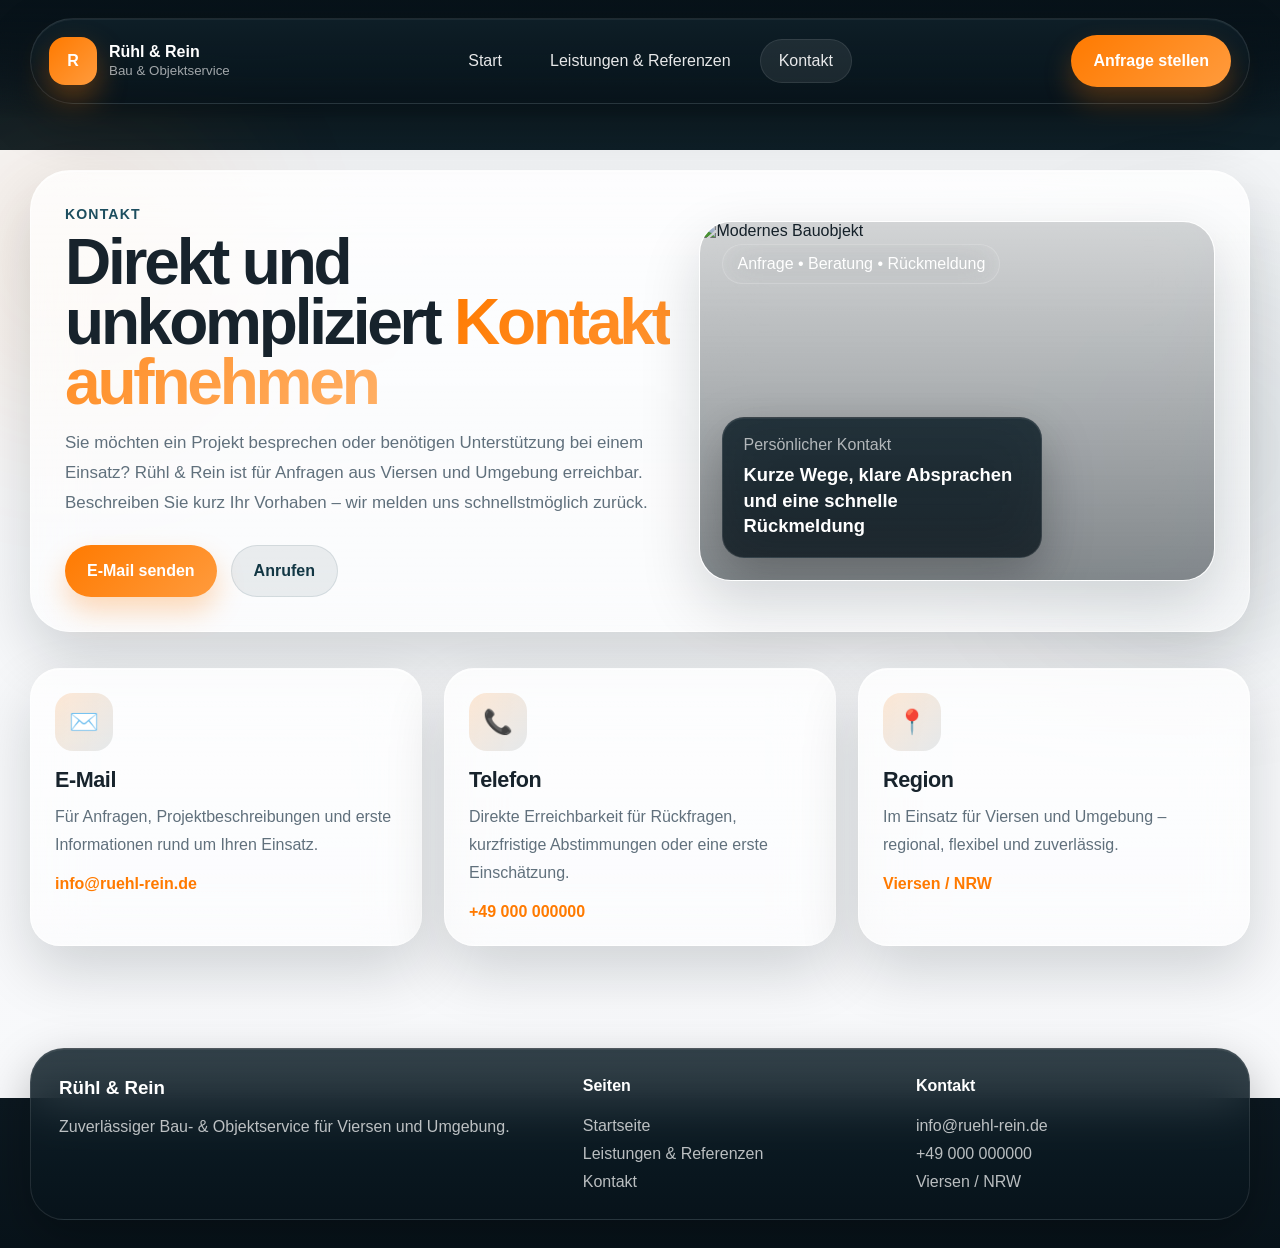
==== kontakt.html @ a5742839 "first commit" ====
<!doctype html>
<html lang="de">
<head>
  <meta charset="utf-8">
  <meta name="viewport" content="width=device-width, initial-scale=1">
  <title>Kontakt – Rühl & Rein</title>
  <meta name="description" content="Kontaktseite von Rühl & Rein für Anfragen aus Viersen und Umgebung.">
  <link rel="stylesheet" href="assets/css/style.css">
</head>
<body>
  <div class="bg-orb orb-1"></div>
  <div class="bg-orb orb-2"></div>
  
    <header class="site-header">
      <div class="container nav-shell glass dark-glass">
        <a href="index.html" class="brand" aria-label="Rühl & Rein Startseite">
          <span class="brand-mark">R</span>
          <span class="brand-copy">
            <strong>Rühl & Rein</strong>
            <small>Bau & Objektservice</small>
          </span>
        </a>

        <nav class="main-nav" aria-label="Hauptnavigation">
          <a href="index.html" class="">Start</a>
          <a href="leistungen-referenzen.html" class="">Leistungen & Referenzen</a>
          <a href="kontakt.html" class="active">Kontakt</a>
        </nav>

        <a href="kontakt.html" class="btn btn-primary">Anfrage stellen</a>
      </div>
    </header>
    
  <main>
    
<section class="hero container">
  <div class="hero-grid compact glass light-glass">
    <div class="hero-copy">
      <span class="eyebrow">Kontakt</span>
      <h1>Direkt und unkompliziert <span>Kontakt aufnehmen</span></h1>
      <p>
        Sie möchten ein Projekt besprechen oder benötigen Unterstützung bei einem Einsatz?
        Rühl & Rein ist für Anfragen aus Viersen und Umgebung erreichbar. Beschreiben Sie kurz
        Ihr Vorhaben – wir melden uns schnellstmöglich zurück.
      </p>
      <div class="hero-actions">
        <a href="mailto:info@ruehl-rein.de" class="btn btn-primary">E-Mail senden</a>
        <a href="tel:+49000000000" class="btn btn-ghost">Anrufen</a>
      </div>
    </div>
    <div class="hero-image small glass soft-glass">
      <img src="https://images.unsplash.com/photo-1520607162513-77705c0f0d4a?auto=format&fit=crop&w=1400&q=80" alt="Modernes Bauobjekt">
      <div class="hero-overlay">
        <div class="overlay-chip">Anfrage • Beratung • Rückmeldung</div>
        <div class="overlay-card glass dark-glass">
          <span>Persönlicher Kontakt</span>
          <strong>Kurze Wege, klare Absprachen und eine schnelle Rückmeldung</strong>
        </div>
      </div>
    </div>
  </div>
</section>

<section class="section container">
  <div class="contact-grid">
    <article class="contact-card glass light-glass">
      <div class="card-icon">✉️</div>
      <h3>E-Mail</h3>
      <p>Für Anfragen, Projektbeschreibungen und erste Informationen rund um Ihren Einsatz.</p>
      <a href="mailto:info@ruehl-rein.de">info@ruehl-rein.de</a>
    </article>

    <article class="contact-card glass light-glass">
      <div class="card-icon">📞</div>
      <h3>Telefon</h3>
      <p>Direkte Erreichbarkeit für Rückfragen, kurzfristige Abstimmungen oder eine erste Einschätzung.</p>
      <a href="tel:+49000000000">+49 000 000000</a>
    </article>

    <article class="contact-card glass light-glass">
      <div class="card-icon">📍</div>
      <h3>Region</h3>
      <p>Im Einsatz für Viersen und Umgebung – regional, flexibel und zuverlässig.</p>
      <a href="#">Viersen / NRW</a>
    </article>
  </div>
</section>

  </main>
  
    <footer class="site-footer">
      <div class="container footer-shell glass dark-glass">
        <div class="footer-box">
          <h3>Rühl & Rein</h3>
          <p>Zuverlässiger Bau- & Objektservice für Viersen und Umgebung.</p>
        </div>

        <div class="footer-box">
          <h4>Seiten</h4>
          <ul>
            <li><a href="index.html">Startseite</a></li>
            <li><a href="leistungen-referenzen.html">Leistungen & Referenzen</a></li>
            <li><a href="kontakt.html">Kontakt</a></li>
          </ul>
        </div>

        <div class="footer-box">
          <h4>Kontakt</h4>
          <ul>
            <li>info@ruehl-rein.de</li>
            <li>+49 000 000000</li>
            <li>Viersen / NRW</li>
          </ul>
        </div>
      </div>
    </footer>
    
</body>
</html>
---- assets/css/style.css ----
:root{
  --dark:#08131a;
  --dark-2:#10212a;
  --petrol:#123744;
  --petrol-2:#1d4e5f;
  --orange:#ff7a00;
  --orange-2:#ff9b3d;
  --white:#ffffff;
  --text:#17232c;
  --muted:#60707c;
  --line:rgba(255,255,255,.55);
  --line-dark:rgba(255,255,255,.1);
  --shadow:0 25px 60px rgba(7,18,24,.16);
  --radius-xl:36px;
  --radius-lg:28px;
  --radius-md:22px;
  --container:1220px;
}

*{box-sizing:border-box}
html{scroll-behavior:smooth}
body{
  margin:0;
  font-family:-apple-system,BlinkMacSystemFont,"SF Pro Display","Segoe UI",Roboto,Arial,sans-serif;
  color:var(--text);
  background:
    linear-gradient(180deg, #08131a 0%, #0f2028 12%, #f4f6f8 12%, #f8f9fb 88%, #0c1820 88%, #08131a 100%);
  min-height:100vh;
  overflow-x:hidden;
}
img{max-width:100%;display:block}
a{text-decoration:none;color:inherit}

.container{
  width:min(calc(100% - 32px), var(--container));
  margin-inline:auto;
}

.bg-orb{
  position:fixed;
  border-radius:50%;
  filter:blur(90px);
  pointer-events:none;
  z-index:0;
  opacity:.42;
}
.orb-1{
  width:340px;height:340px;left:-100px;top:90px;
  background:rgba(255,122,0,.18);
}
.orb-2{
  width:380px;height:380px;right:-120px;top:260px;
  background:rgba(18,55,68,.22);
}

.site-header{
  position:sticky;
  top:0;
  z-index:40;
  padding:18px 0 14px;
  background:linear-gradient(180deg, rgba(8,19,26,.95), rgba(8,19,26,.55), transparent);
  backdrop-filter:blur(12px);
}
.nav-shell{
  position:relative;
  z-index:3;
  display:flex;
  align-items:center;
  justify-content:space-between;
  gap:18px;
  padding:16px 18px;
  border-radius:999px;
}
.brand{
  display:flex;
  align-items:center;
  gap:12px;
  color:#fff;
}
.brand-mark{
  width:48px;height:48px;border-radius:16px;
  display:grid;place-items:center;
  background:linear-gradient(135deg, var(--orange), var(--orange-2));
  font-weight:800;
  box-shadow:0 14px 30px rgba(255,122,0,.35);
}
.brand-copy{
  display:flex;
  flex-direction:column;
  line-height:1.05;
}
.brand-copy small{
  color:rgba(255,255,255,.62);
  margin-top:4px;
}
.main-nav{
  display:flex;
  align-items:center;
  gap:10px;
  flex:1;
  justify-content:center;
}
.main-nav a{
  color:rgba(255,255,255,.9);
  padding:12px 18px;
  border-radius:999px;
  border:1px solid transparent;
  transition:.2s ease;
}
.main-nav a:hover,
.main-nav a.active{
  background:rgba(255,255,255,.08);
  border-color:rgba(255,255,255,.09);
}
.btn{
  display:inline-flex;
  align-items:center;
  justify-content:center;
  min-height:52px;
  padding:0 22px;
  border-radius:999px;
  font-weight:700;
  transition:transform .2s ease, box-shadow .2s ease, background .2s ease;
}
.btn:hover{transform:translateY(-1px)}
.btn-primary{
  color:#fff;
  background:linear-gradient(135deg, var(--orange), var(--orange-2));
  box-shadow:0 14px 28px rgba(255,122,0,.28);
}
.btn-ghost{
  color:var(--petrol);
  background:rgba(18,55,68,.08);
  border:1px solid rgba(18,55,68,.1);
}

main{
  position:relative;
  z-index:1;
  padding:34px 0 84px;
}

.hero{
  padding-top:18px;
}
.hero-grid{
  display:grid;
  grid-template-columns:1.05fr .95fr;
  gap:28px;
  border-radius:40px;
  padding:34px;
}
.hero-grid.compact{
  grid-template-columns:1fr .85fr;
  min-height:420px;
  align-items:center;
}
.eyebrow{
  display:inline-block;
  margin-bottom:10px;
  text-transform:uppercase;
  letter-spacing:.08em;
  font-size:.88rem;
  font-weight:700;
  color:var(--petrol-2);
}
.hero h1{
  margin:0 0 16px;
  font-size:clamp(2.6rem, 5vw, 5.2rem);
  line-height:.94;
  letter-spacing:-.05em;
}
.hero h1 span{
  background:linear-gradient(135deg, var(--orange), #ffb066);
  -webkit-background-clip:text;
  background-clip:text;
  color:transparent;
}
.hero p{
  margin:0;
  color:var(--muted);
  line-height:1.75;
  font-size:1.06rem;
  max-width:650px;
}
.hero-actions{
  display:flex;
  flex-wrap:wrap;
  gap:14px;
  margin-top:28px;
}
.hero-facts{
  display:grid;
  grid-template-columns:repeat(3, minmax(0,1fr));
  gap:14px;
  margin-top:26px;
}
.fact-card{
  padding:18px;
  border-radius:22px;
}
.fact-card strong{
  display:block;
  margin-bottom:6px;
  font-size:1rem;
}
.fact-card span{
  color:var(--muted);
  font-size:.95rem;
}
.hero-image{
  position:relative;
  overflow:hidden;
  border-radius:32px;
  min-height:520px;
  width:100%;
}
.hero-image.small{
  min-height:360px;
}
.hero-image img{
  width:100%;
  height:100%;
  object-fit:cover;
}
.hero-overlay{
  position:absolute;
  inset:0;
  display:flex;
  flex-direction:column;
  justify-content:space-between;
  padding:22px;
  background:linear-gradient(180deg, rgba(8,19,26,.18), rgba(8,19,26,.5));
}
.overlay-chip{
  align-self:flex-start;
  color:#fff;
  background:rgba(255,255,255,.16);
  border:1px solid rgba(255,255,255,.18);
  backdrop-filter:blur(18px);
  padding:10px 14px;
  border-radius:999px;
}
.overlay-card{
  align-self:flex-start;
  padding:18px 20px;
  border-radius:22px;
  color:#fff;
  max-width:320px;
}
.overlay-card span{
  display:block;
  color:rgba(255,255,255,.66);
  margin-bottom:8px;
}
.overlay-card strong{
  font-size:1.15rem;
  line-height:1.4;
}

.section{
  position:relative;
  z-index:1;
  padding-top:36px;
}
.section-head{
  margin-bottom:18px;
}
.section-head.center{
  text-align:center;
}
.section-head h2{
  margin:0 0 8px;
  font-size:clamp(1.9rem,3vw,3.1rem);
  letter-spacing:-.03em;
}
.section-head p{
  margin:0;
  color:var(--muted);
  line-height:1.7;
}

.grid-2{
  display:grid;
  grid-template-columns:1fr 1fr;
  gap:22px;
}
.service-grid,
.project-grid,
.contact-grid,
.stats-grid{
  display:grid;
  grid-template-columns:repeat(3, minmax(0,1fr));
  gap:22px;
}
.service-card,
.project-card,
.contact-card,
.stat-card,
.cta-box,
.text-panel{
  position:relative;
  overflow:hidden;
}
.service-card,
.contact-card,
.stat-card,
.text-panel{
  padding:24px;
  border-radius:30px;
}
.card-icon{
  width:58px;
  height:58px;
  display:grid;
  place-items:center;
  border-radius:18px;
  margin-bottom:16px;
  font-size:1.5rem;
  background:linear-gradient(135deg, rgba(255,122,0,.16), rgba(18,55,68,.1));
}
.service-card h3,
.project-content h3,
.contact-card h3,
.text-panel h3{
  margin:0 0 10px;
  font-size:1.35rem;
  letter-spacing:-.02em;
}
.service-card p,
.project-content p,
.contact-card p,
.text-panel p{
  margin:0 0 16px;
  color:var(--muted);
  line-height:1.75;
}
.service-card a,
.contact-card a{
  color:var(--orange);
  font-weight:700;
}

.project-card{
  border-radius:30px;
}
.project-image{
  height:240px;
  overflow:hidden;
}
.project-image.tall{
  height:280px;
}
.project-image img{
  width:100%;
  height:100%;
  object-fit:cover;
}
.project-content{
  padding:22px;
}

.stat-card{
  text-align:center;
}
.stat-number{
  font-size:2.4rem;
  font-weight:800;
  letter-spacing:-.04em;
  margin-bottom:8px;
}
.stat-label{
  color:var(--muted);
  line-height:1.6;
}

.cta-box{
  display:flex;
  align-items:center;
  justify-content:space-between;
  gap:20px;
  padding:30px;
  border-radius:34px;
}
.cta-box h2{
  margin:0 0 8px;
  font-size:clamp(1.7rem,3vw,2.8rem);
  letter-spacing:-.03em;
}
.cta-box p{
  margin:0;
  color:var(--muted);
  line-height:1.7;
}

.contact-list{
  list-style:none;
  margin:0;
  padding:0;
  display:grid;
  gap:14px;
}
.contact-list li{
  color:var(--muted);
  line-height:1.7;
}
.contact-list strong{
  display:block;
  color:var(--text);
  margin-bottom:4px;
}

.site-footer{
  position:relative;
  z-index:1;
  padding:18px 0 28px;
}
.footer-shell{
  display:grid;
  grid-template-columns:1.3fr .8fr .8fr;
  gap:28px;
  padding:28px;
  border-radius:34px;
  color:#fff;
}
.footer-shell h3,
.footer-shell h4{
  margin-top:0;
}
.footer-shell p,
.footer-shell li,
.footer-shell a{
  color:rgba(255,255,255,.72);
}
.footer-shell ul{
  list-style:none;
  margin:0;
  padding:0;
  display:grid;
  gap:10px;
}

.glass{
  backdrop-filter:blur(26px) saturate(135%);
  -webkit-backdrop-filter:blur(26px) saturate(135%);
}
.light-glass{
  background:linear-gradient(180deg, rgba(255,255,255,.78), rgba(255,255,255,.54));
  border:1px solid var(--line);
  box-shadow:var(--shadow), inset 0 1px 0 rgba(255,255,255,.72);
}
.soft-glass{
  background:linear-gradient(180deg, rgba(255,255,255,.5), rgba(255,255,255,.3));
  border:1px solid rgba(255,255,255,.34);
  box-shadow:var(--shadow), inset 0 1px 0 rgba(255,255,255,.55);
}
.dark-glass{
  background:linear-gradient(180deg, rgba(16,33,42,.86), rgba(8,19,26,.78));
  border:1px solid var(--line-dark);
  box-shadow:0 18px 50px rgba(0,0,0,.28), inset 0 1px 0 rgba(255,255,255,.06);
}

@media (max-width: 1040px){
  .nav-shell{
    border-radius:30px;
    flex-wrap:wrap;
    justify-content:center;
  }
  .brand{width:100%; justify-content:center;}
  .main-nav{order:3; width:100%; flex-wrap:wrap;}
  .hero-grid,
  .hero-grid.compact,
  .grid-2,
  .service-grid,
  .project-grid,
  .contact-grid,
  .stats-grid,
  .footer-shell,
  .cta-box{
    grid-template-columns:1fr;
  }
  .cta-box{align-items:flex-start;}
}
@media (max-width: 720px){
  body{
    background:linear-gradient(180deg, #08131a 0%, #0f2028 9%, #f4f6f8 9%, #f8f9fb 90%, #0c1820 90%, #08131a 100%);
  }
  main{padding-bottom:56px;}
  .hero-grid{
    padding:20px;
    border-radius:28px;
  }
  .hero-facts{
    grid-template-columns:1fr;
  }
  .hero-image{min-height:360px;}
  .service-card,
  .contact-card,
  .stat-card,
  .text-panel,
  .project-content,
  .cta-box,
  .footer-shell{
    padding:20px;
  }
}
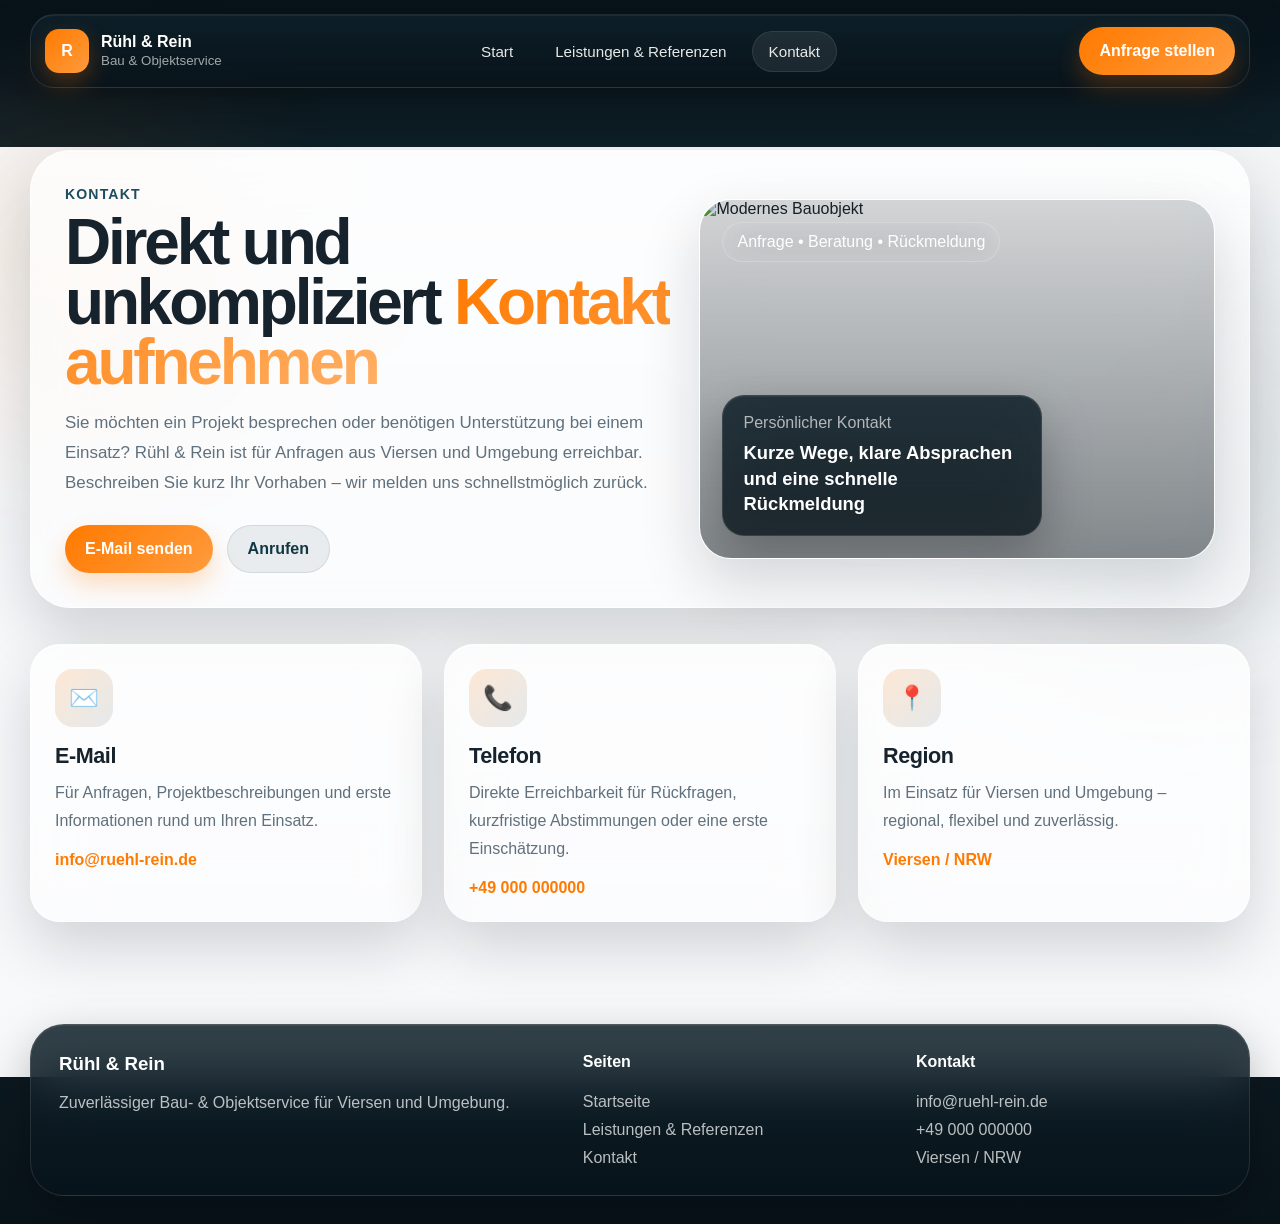
==== commit 3e5999ad: "add website files" ====
--- a/kontakt.html
+++ b/kontakt.html
@@ -23,11 +23,16 @@
 
         <nav class="main-nav" aria-label="Hauptnavigation">
           <a href="index.html" class="">Start</a>
-          <a href="leistungen-referenzen.html" class="">Leistungen & Referenzen</a>
+          <a href="leistungen-referenzen.html" class="">Leistungen &amp; Referenzen</a>
           <a href="kontakt.html" class="active">Kontakt</a>
         </nav>
 
-        <a href="kontakt.html" class="btn btn-primary">Anfrage stellen</a>
+        <div class="nav-actions">
+          <a href="kontakt.html" class="btn btn-primary">Anfrage stellen</a>
+          <button class="nav-toggle" type="button" aria-label="Menü öffnen" aria-expanded="false">
+            <span class="nav-toggle-lines"></span>
+          </button>
+        </div>
       </div>
     </header>
     
@@ -115,5 +120,6 @@
       </div>
     </footer>
     
+    <script src="assets/js/nav.js"></script>
 </body>
 </html>
--- a/assets/css/style.css
+++ b/assets/css/style.css
@@ -58,67 +58,115 @@
   position:sticky;
   top:0;
   z-index:40;
-  padding:18px 0 14px;
-  background:linear-gradient(180deg, rgba(8,19,26,.95), rgba(8,19,26,.55), transparent);
-  backdrop-filter:blur(12px);
+  padding:14px 0 10px;
+  background:linear-gradient(180deg, rgba(8,19,26,.88), rgba(8,19,26,.36), transparent);
+  backdrop-filter:blur(8px);
+  -webkit-backdrop-filter:blur(8px);
 }
 .nav-shell{
   position:relative;
   z-index:3;
-  display:flex;
-  align-items:center;
-  justify-content:space-between;
-  gap:18px;
-  padding:16px 18px;
-  border-radius:999px;
+  display:grid;
+  grid-template-columns:auto 1fr auto;
+  align-items:center;
+  gap:16px;
+  padding:12px 14px;
+  border-radius:24px;
 }
 .brand{
   display:flex;
   align-items:center;
   gap:12px;
   color:#fff;
+  min-width:0;
 }
 .brand-mark{
-  width:48px;height:48px;border-radius:16px;
+  width:44px;height:44px;border-radius:14px;
   display:grid;place-items:center;
   background:linear-gradient(135deg, var(--orange), var(--orange-2));
   font-weight:800;
-  box-shadow:0 14px 30px rgba(255,122,0,.35);
+  box-shadow:0 10px 24px rgba(255,122,0,.28);
+  flex:0 0 auto;
 }
 .brand-copy{
   display:flex;
   flex-direction:column;
-  line-height:1.05;
+  line-height:1.02;
+  min-width:0;
+}
+.brand-copy strong{
+  font-size:1rem;
+  white-space:nowrap;
 }
 .brand-copy small{
   color:rgba(255,255,255,.62);
   margin-top:4px;
+  white-space:nowrap;
 }
 .main-nav{
   display:flex;
   align-items:center;
-  gap:10px;
-  flex:1;
   justify-content:center;
+  gap:8px;
+  min-width:0;
 }
 .main-nav a{
   color:rgba(255,255,255,.9);
-  padding:12px 18px;
+  padding:11px 16px;
   border-radius:999px;
   border:1px solid transparent;
   transition:.2s ease;
+  font-size:.95rem;
+  white-space:nowrap;
 }
 .main-nav a:hover,
 .main-nav a.active{
   background:rgba(255,255,255,.08);
   border-color:rgba(255,255,255,.09);
 }
+.nav-actions{
+  display:flex;
+  align-items:center;
+  justify-content:flex-end;
+  gap:10px;
+}
+.nav-toggle{
+  display:none;
+  width:44px;
+  height:44px;
+  border:1px solid rgba(255,255,255,.1);
+  border-radius:14px;
+  background:rgba(255,255,255,.06);
+  color:#fff;
+  padding:0;
+  align-items:center;
+  justify-content:center;
+  cursor:pointer;
+}
+.nav-toggle:focus-visible{
+  outline:2px solid rgba(255,155,61,.75);
+  outline-offset:2px;
+}
+.nav-toggle-lines,
+.nav-toggle-lines::before,
+.nav-toggle-lines::after{
+  display:block;
+  width:18px;
+  height:2px;
+  border-radius:999px;
+  background:#fff;
+  position:relative;
+  transition:transform .25s ease, opacity .2s ease;
+  content:"";
+}
+.nav-toggle-lines::before{position:absolute; top:-6px; left:0;}
+.nav-toggle-lines::after{position:absolute; top:6px; left:0;}
 .btn{
   display:inline-flex;
   align-items:center;
   justify-content:center;
-  min-height:52px;
-  padding:0 22px;
+  min-height:48px;
+  padding:0 20px;
   border-radius:999px;
   font-weight:700;
   transition:transform .2s ease, box-shadow .2s ease, background .2s ease;
@@ -127,7 +175,7 @@
 .btn-primary{
   color:#fff;
   background:linear-gradient(135deg, var(--orange), var(--orange-2));
-  box-shadow:0 14px 28px rgba(255,122,0,.28);
+  box-shadow:0 12px 24px rgba(255,122,0,.24);
 }
 .btn-ghost{
   color:var(--petrol);
@@ -462,13 +510,6 @@
 }
 
 @media (max-width: 1040px){
-  .nav-shell{
-    border-radius:30px;
-    flex-wrap:wrap;
-    justify-content:center;
-  }
-  .brand{width:100%; justify-content:center;}
-  .main-nav{order:3; width:100%; flex-wrap:wrap;}
   .hero-grid,
   .hero-grid.compact,
   .grid-2,
@@ -481,6 +522,52 @@
     grid-template-columns:1fr;
   }
   .cta-box{align-items:flex-start;}
+  .main-nav a{padding-inline:13px;}
+}
+@media (max-width: 860px){
+  .site-header{padding:12px 0 8px;}
+  .nav-shell{
+    grid-template-columns:1fr auto;
+    gap:12px;
+    border-radius:22px;
+  }
+  .main-nav{
+    position:absolute;
+    top:calc(100% + 10px);
+    left:0;
+    right:0;
+    display:grid;
+    gap:10px;
+    padding:12px;
+    border-radius:22px;
+    background:linear-gradient(180deg, rgba(16,33,42,.96), rgba(8,19,26,.92));
+    border:1px solid rgba(255,255,255,.08);
+    box-shadow:0 18px 50px rgba(0,0,0,.28);
+    backdrop-filter:blur(10px);
+    -webkit-backdrop-filter:blur(10px);
+    opacity:0;
+    visibility:hidden;
+    transform:translateY(-8px);
+    pointer-events:none;
+    transition:opacity .22s ease, transform .22s ease, visibility .22s ease;
+  }
+  .main-nav a{
+    width:100%;
+    text-align:left;
+    padding:14px 16px;
+    border-radius:16px;
+  }
+  .nav-shell.nav-open .main-nav{
+    opacity:1;
+    visibility:visible;
+    transform:translateY(0);
+    pointer-events:auto;
+  }
+  .nav-shell.nav-open .nav-toggle-lines{background:transparent;}
+  .nav-shell.nav-open .nav-toggle-lines::before{transform:translateY(6px) rotate(45deg);}
+  .nav-shell.nav-open .nav-toggle-lines::after{transform:translateY(-6px) rotate(-45deg);}
+  .nav-actions .btn-primary{display:none;}
+  .nav-toggle{display:inline-flex;}
 }
 @media (max-width: 720px){
   body{
@@ -491,6 +578,10 @@
     padding:20px;
     border-radius:28px;
   }
+  .nav-shell{padding:10px 10px;}
+  .brand-mark{width:40px;height:40px;border-radius:12px;}
+  .brand-copy strong{font-size:.96rem;}
+  .brand-copy small{font-size:.78rem;}
   .hero-facts{
     grid-template-columns:1fr;
   }
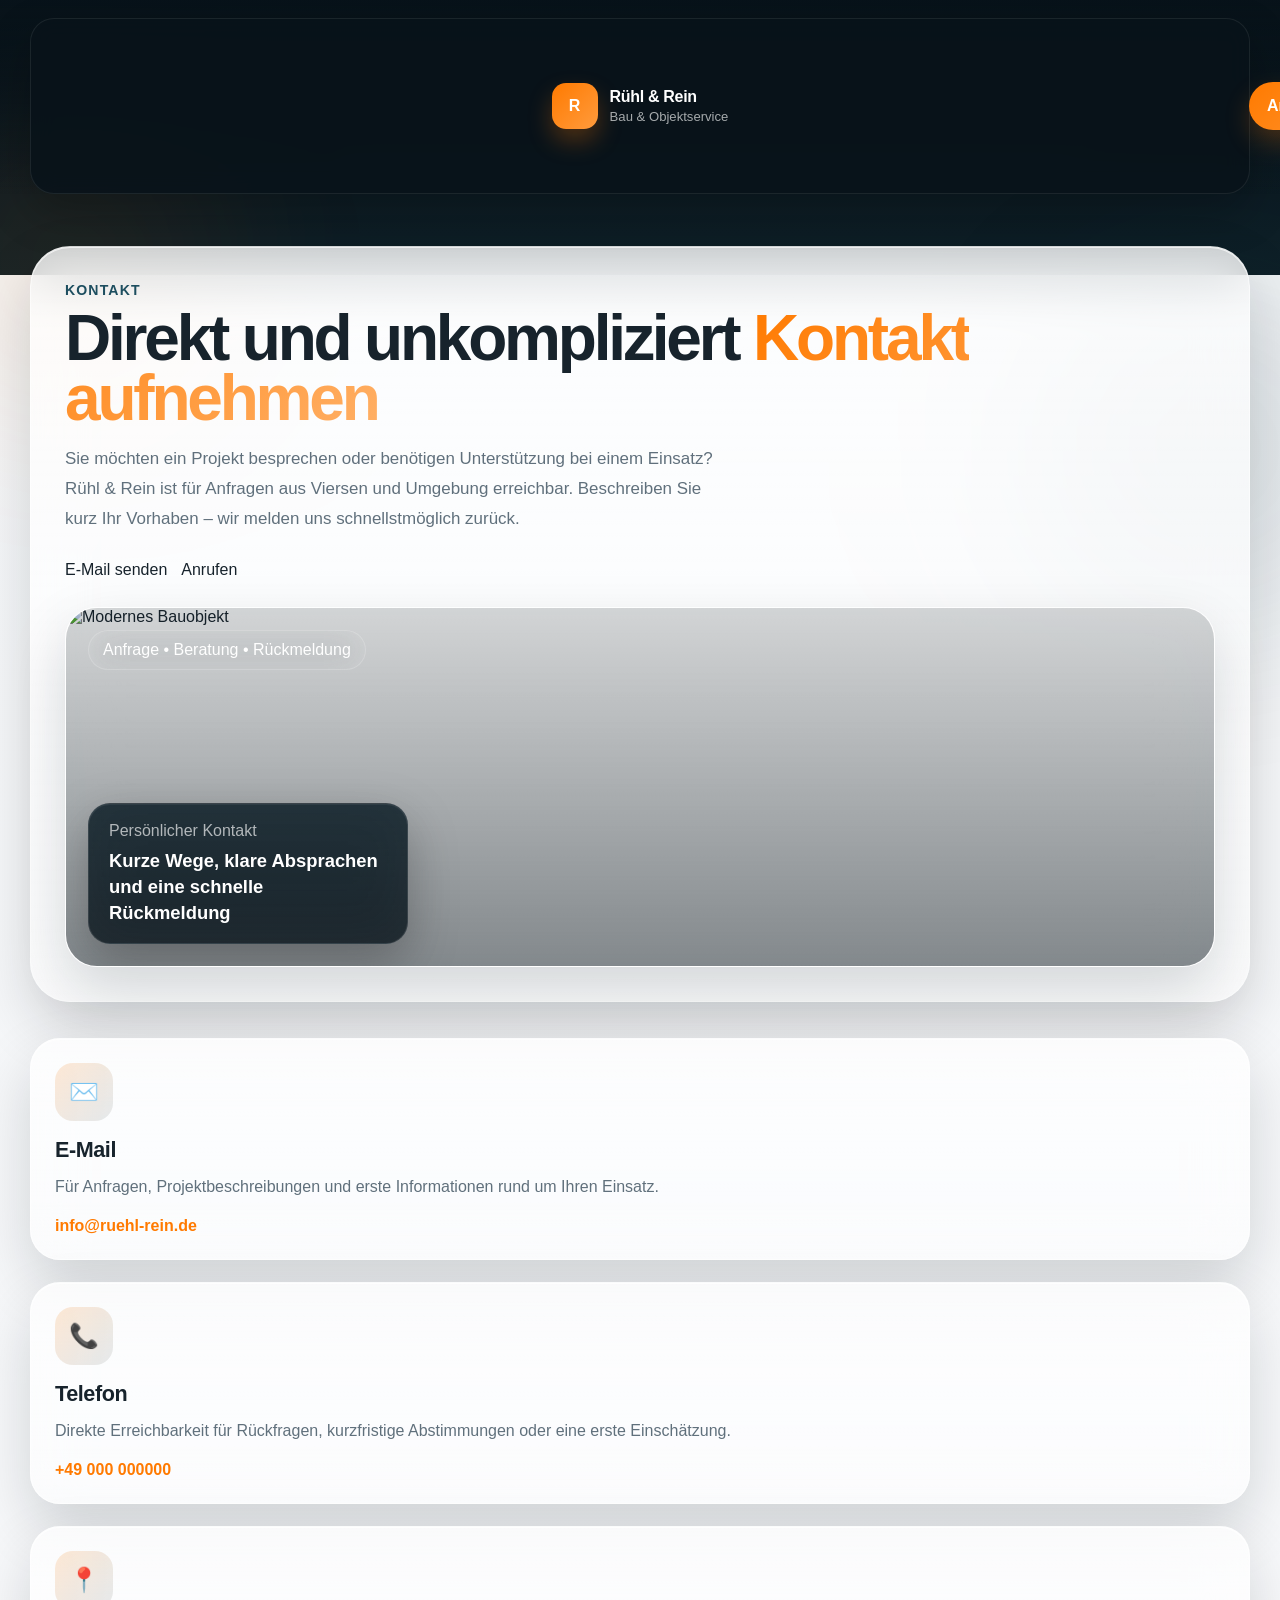
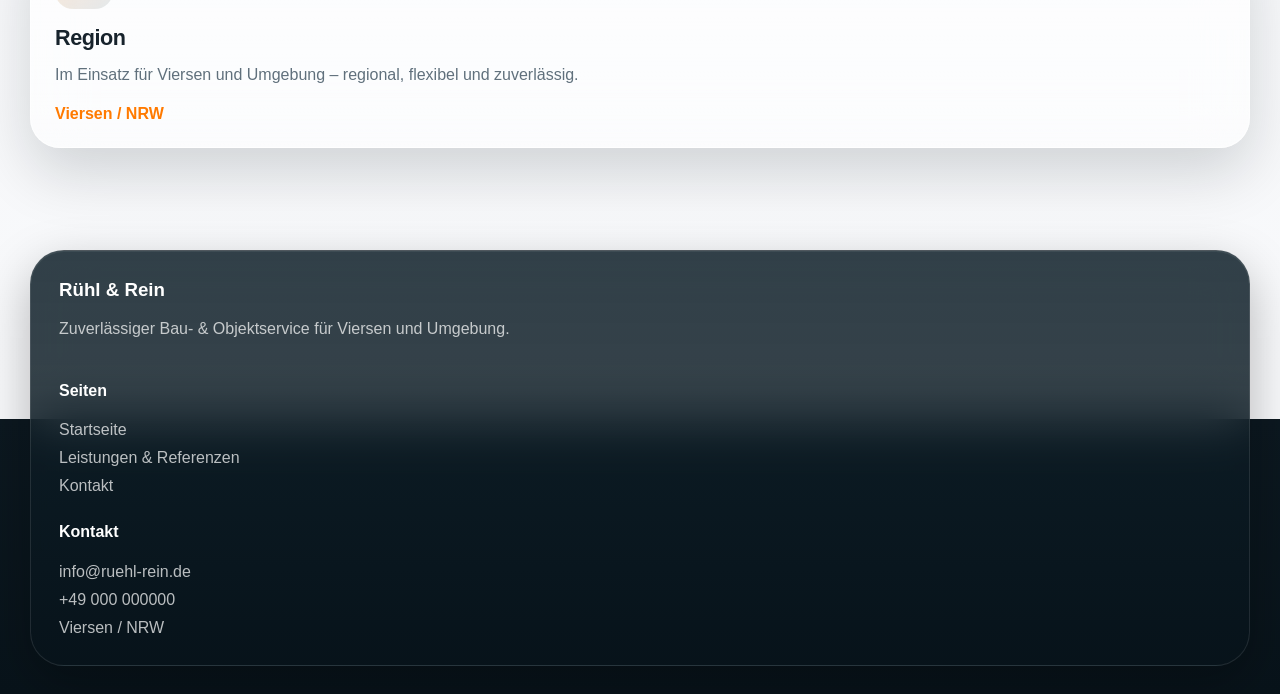
==== commit 606dc8ec: "add website files" ====
--- a/kontakt.html
+++ b/kontakt.html
@@ -11,30 +11,35 @@
   <div class="bg-orb orb-1"></div>
   <div class="bg-orb orb-2"></div>
   
-    <header class="site-header">
-      <div class="container nav-shell glass dark-glass">
-        <a href="index.html" class="brand" aria-label="Rühl & Rein Startseite">
-          <span class="brand-mark">R</span>
-          <span class="brand-copy">
-            <strong>Rühl & Rein</strong>
-            <small>Bau & Objektservice</small>
-          </span>
-        </a>
+    
+<header class="site-header">
+  <div class="container header-bar">
+    <a href="index.html" class="brand" aria-label="Rühl & Rein Startseite">
+      <span class="brand-mark">R</span>
+      <span class="brand-copy">
+        <strong>Rühl & Rein</strong>
+        <small>Bau & Objektservice</small>
+      </span>
+    </a>
 
-        <nav class="main-nav" aria-label="Hauptnavigation">
-          <a href="index.html" class="">Start</a>
-          <a href="leistungen-referenzen.html" class="">Leistungen &amp; Referenzen</a>
-          <a href="kontakt.html" class="active">Kontakt</a>
-        </nav>
+    <button class="nav-toggle" type="button" aria-expanded="false" aria-controls="site-nav" aria-label="Menü öffnen">
+      <span></span>
+      <span></span>
+      <span></span>
+    </button>
 
-        <div class="nav-actions">
-          <a href="kontakt.html" class="btn btn-primary">Anfrage stellen</a>
-          <button class="nav-toggle" type="button" aria-label="Menü öffnen" aria-expanded="false">
-            <span class="nav-toggle-lines"></span>
-          </button>
-        </div>
-      </div>
-    </header>
+    <div class="nav-panel" id="site-nav">
+      <nav class="main-nav" aria-label="Hauptnavigation">
+        <a href="index.html">Start</a>
+        <a href="leistungen-referenzen.html">Leistungen & Referenzen</a>
+        <a href="kontakt.html" class="active">Kontakt</a>
+      </nav>
+
+      <a href="kontakt.html" class="header-cta">Anfrage stellen</a>
+    </div>
+  </div>
+</header>
+
     
   <main>
     
@@ -93,33 +98,35 @@
 
   </main>
   
-    <footer class="site-footer">
-      <div class="container footer-shell glass dark-glass">
-        <div class="footer-box">
-          <h3>Rühl & Rein</h3>
-          <p>Zuverlässiger Bau- & Objektservice für Viersen und Umgebung.</p>
-        </div>
+    
+<footer class="site-footer">
+  <div class="container footer-shell glass dark-glass">
+    <div class="footer-box">
+      <h3>Rühl & Rein</h3>
+      <p>Zuverlässiger Bau- & Objektservice für Viersen und Umgebung.</p>
+    </div>
 
-        <div class="footer-box">
-          <h4>Seiten</h4>
-          <ul>
-            <li><a href="index.html">Startseite</a></li>
-            <li><a href="leistungen-referenzen.html">Leistungen & Referenzen</a></li>
-            <li><a href="kontakt.html">Kontakt</a></li>
-          </ul>
-        </div>
+    <div class="footer-box">
+      <h4>Seiten</h4>
+      <ul>
+        <li><a href="index.html">Startseite</a></li>
+        <li><a href="leistungen-referenzen.html">Leistungen & Referenzen</a></li>
+        <li><a href="kontakt.html">Kontakt</a></li>
+      </ul>
+    </div>
 
-        <div class="footer-box">
-          <h4>Kontakt</h4>
-          <ul>
-            <li>info@ruehl-rein.de</li>
-            <li>+49 000 000000</li>
-            <li>Viersen / NRW</li>
-          </ul>
-        </div>
-      </div>
-    </footer>
+    <div class="footer-box">
+      <h4>Kontakt</h4>
+      <ul>
+        <li>info@ruehl-rein.de</li>
+        <li>+49 000 000000</li>
+        <li>Viersen / NRW</li>
+      </ul>
+    </div>
+  </div>
+</footer>
+
     
-    <script src="assets/js/nav.js"></script>
+  <script src="assets/js/nav.js"></script>
 </body>
 </html>
--- a/assets/css/style.css
+++ b/assets/css/style.css
@@ -54,136 +54,148 @@
   background:rgba(18,55,68,.22);
 }
 
+
 .site-header{
   position:sticky;
   top:0;
-  z-index:40;
-  padding:14px 0 10px;
-  background:linear-gradient(180deg, rgba(8,19,26,.88), rgba(8,19,26,.36), transparent);
-  backdrop-filter:blur(8px);
-  -webkit-backdrop-filter:blur(8px);
-}
-.nav-shell{
-  position:relative;
-  z-index:3;
-  display:grid;
-  grid-template-columns:auto 1fr auto;
+  z-index:60;
+  padding:18px 0 0;
+  background:linear-gradient(180deg, rgba(8,19,26,.92), rgba(8,19,26,.54), transparent);
+}
+
+.header-bar{
+  display:flex;
   align-items:center;
-  gap:16px;
-  padding:12px 14px;
+  justify-content:space-between;
+  gap:18px;
+  min-height:82px;
+  padding:14px 18px;
   border-radius:24px;
-}
+  background:rgba(8,19,26,.88);
+  border:1px solid rgba(255,255,255,.08);
+  box-shadow:0 18px 46px rgba(0,0,0,.24);
+  backdrop-filter:blur(12px);
+  -webkit-backdrop-filter:blur(12px);
+}
+
 .brand{
   display:flex;
   align-items:center;
   gap:12px;
   color:#fff;
+  flex:0 0 auto;
   min-width:0;
 }
 .brand-mark{
-  width:44px;height:44px;border-radius:14px;
-  display:grid;place-items:center;
+  width:46px;
+  height:46px;
+  border-radius:14px;
+  display:grid;
+  place-items:center;
   background:linear-gradient(135deg, var(--orange), var(--orange-2));
+  box-shadow:0 12px 24px rgba(255,122,0,.28);
+  color:#fff;
   font-weight:800;
-  box-shadow:0 10px 24px rgba(255,122,0,.28);
-  flex:0 0 auto;
+  font-size:1rem;
 }
 .brand-copy{
   display:flex;
   flex-direction:column;
-  line-height:1.02;
-  min-width:0;
+  line-height:1.05;
 }
 .brand-copy strong{
   font-size:1rem;
-  white-space:nowrap;
+  letter-spacing:-.02em;
 }
 .brand-copy small{
-  color:rgba(255,255,255,.62);
+  color:rgba(255,255,255,.64);
   margin-top:4px;
-  white-space:nowrap;
-}
+  font-size:.82rem;
+}
+
+.nav-panel{
+  display:flex;
+  align-items:center;
+  justify-content:flex-end;
+  gap:14px;
+  flex:1 1 auto;
+}
+
 .main-nav{
   display:flex;
   align-items:center;
-  justify-content:center;
-  gap:8px;
-  min-width:0;
-}
+  gap:6px;
+  padding:6px;
+  border-radius:999px;
+  background:rgba(255,255,255,.05);
+  border:1px solid rgba(255,255,255,.06);
+}
+
 .main-nav a{
-  color:rgba(255,255,255,.9);
+  color:rgba(255,255,255,.86);
+  font-size:.96rem;
+  font-weight:600;
   padding:11px 16px;
   border-radius:999px;
-  border:1px solid transparent;
-  transition:.2s ease;
-  font-size:.95rem;
+  transition:background .2s ease, color .2s ease, transform .2s ease;
   white-space:nowrap;
 }
-.main-nav a:hover,
+.main-nav a:hover{
+  color:#fff;
+  background:rgba(255,255,255,.08);
+}
 .main-nav a.active{
-  background:rgba(255,255,255,.08);
-  border-color:rgba(255,255,255,.09);
-}
-.nav-actions{
-  display:flex;
-  align-items:center;
-  justify-content:flex-end;
-  gap:10px;
-}
-.nav-toggle{
-  display:none;
-  width:44px;
-  height:44px;
-  border:1px solid rgba(255,255,255,.1);
-  border-radius:14px;
-  background:rgba(255,255,255,.06);
-  color:#fff;
-  padding:0;
-  align-items:center;
-  justify-content:center;
-  cursor:pointer;
-}
-.nav-toggle:focus-visible{
-  outline:2px solid rgba(255,155,61,.75);
-  outline-offset:2px;
-}
-.nav-toggle-lines,
-.nav-toggle-lines::before,
-.nav-toggle-lines::after{
-  display:block;
-  width:18px;
-  height:2px;
-  border-radius:999px;
-  background:#fff;
-  position:relative;
-  transition:transform .25s ease, opacity .2s ease;
-  content:"";
-}
-.nav-toggle-lines::before{position:absolute; top:-6px; left:0;}
-.nav-toggle-lines::after{position:absolute; top:6px; left:0;}
-.btn{
+  color:#fff;
+  background:rgba(255,255,255,.12);
+}
+
+.header-cta{
   display:inline-flex;
   align-items:center;
   justify-content:center;
   min-height:48px;
-  padding:0 20px;
+  padding:0 18px;
   border-radius:999px;
+  background:linear-gradient(135deg, var(--orange), var(--orange-2));
+  color:#fff;
   font-weight:700;
-  transition:transform .2s ease, box-shadow .2s ease, background .2s ease;
-}
-.btn:hover{transform:translateY(-1px)}
-.btn-primary{
-  color:#fff;
-  background:linear-gradient(135deg, var(--orange), var(--orange-2));
-  box-shadow:0 12px 24px rgba(255,122,0,.24);
-}
-.btn-ghost{
-  color:var(--petrol);
-  background:rgba(18,55,68,.08);
-  border:1px solid rgba(18,55,68,.1);
+  white-space:nowrap;
+  box-shadow:0 12px 26px rgba(255,122,0,.24);
+}
+
+.nav-toggle{
+  display:none;
+  width:48px;
+  height:48px;
+  border:none;
+  border-radius:14px;
+  background:rgba(255,255,255,.06);
+  border:1px solid rgba(255,255,255,.08);
+  padding:0;
+  cursor:pointer;
+  flex:0 0 auto;
+}
+.nav-toggle span{
+  display:block;
+  width:18px;
+  height:2px;
+  margin:4px auto;
+  border-radius:999px;
+  background:#fff;
+  transition:transform .22s ease, opacity .22s ease;
+}
+.nav-open .nav-toggle span:nth-child(1){
+  transform:translateY(6px) rotate(45deg);
+}
+.nav-open .nav-toggle span:nth-child(2){
+  opacity:0;
+}
+.nav-open .nav-toggle span:nth-child(3){
+  transform:translateY(-6px) rotate(-45deg);
 }
 
 main{
+
   position:relative;
   z-index:1;
   padding:34px 0 84px;
@@ -509,7 +521,9 @@
   box-shadow:0 18px 50px rgba(0,0,0,.28), inset 0 1px 0 rgba(255,255,255,.06);
 }
 
-@media (max-width: 1040px){
+
+  .brand{width:100%; justify-content:center;}
+  .main-nav{order:3; width:100%; flex-wrap:wrap;}
   .hero-grid,
   .hero-grid.compact,
   .grid-2,
@@ -522,53 +536,71 @@
     grid-template-columns:1fr;
   }
   .cta-box{align-items:flex-start;}
-  .main-nav a{padding-inline:13px;}
-}
+}
+@media (max-width: 1040px){
+  .main-nav a{
+    padding:10px 14px;
+  }
+  .header-cta{
+    padding:0 16px;
+  }
+}
+
 @media (max-width: 860px){
-  .site-header{padding:12px 0 8px;}
-  .nav-shell{
-    grid-template-columns:1fr auto;
-    gap:12px;
-    border-radius:22px;
-  }
-  .main-nav{
+  .site-header{
+    padding-top:14px;
+  }
+  .header-bar{
+    min-height:74px;
+    border-radius:20px;
+    padding:12px 14px;
+  }
+  .brand-copy small{
+    display:none;
+  }
+  .nav-toggle{
+    display:inline-block;
+  }
+  .nav-panel{
     position:absolute;
     top:calc(100% + 10px);
     left:0;
     right:0;
-    display:grid;
-    gap:10px;
-    padding:12px;
+    display:none;
+    flex-direction:column;
+    align-items:stretch;
+    gap:12px;
+    padding:14px;
     border-radius:22px;
-    background:linear-gradient(180deg, rgba(16,33,42,.96), rgba(8,19,26,.92));
+    background:rgba(8,19,26,.96);
     border:1px solid rgba(255,255,255,.08);
-    box-shadow:0 18px 50px rgba(0,0,0,.28);
-    backdrop-filter:blur(10px);
-    -webkit-backdrop-filter:blur(10px);
-    opacity:0;
-    visibility:hidden;
-    transform:translateY(-8px);
-    pointer-events:none;
-    transition:opacity .22s ease, transform .22s ease, visibility .22s ease;
+    box-shadow:0 18px 46px rgba(0,0,0,.28);
+  }
+  .nav-open .nav-panel{
+    display:flex;
+  }
+  .main-nav{
+    flex-direction:column;
+    align-items:stretch;
+    gap:6px;
+    padding:4px;
+    background:transparent;
+    border:none;
   }
   .main-nav a{
-    width:100%;
-    text-align:left;
     padding:14px 16px;
     border-radius:16px;
-  }
-  .nav-shell.nav-open .main-nav{
-    opacity:1;
-    visibility:visible;
-    transform:translateY(0);
-    pointer-events:auto;
-  }
-  .nav-shell.nav-open .nav-toggle-lines{background:transparent;}
-  .nav-shell.nav-open .nav-toggle-lines::before{transform:translateY(6px) rotate(45deg);}
-  .nav-shell.nav-open .nav-toggle-lines::after{transform:translateY(-6px) rotate(-45deg);}
-  .nav-actions .btn-primary{display:none;}
-  .nav-toggle{display:inline-flex;}
-}
+    background:rgba(255,255,255,.04);
+  }
+  .main-nav a.active{
+    background:rgba(255,255,255,.1);
+  }
+  .header-cta{
+    width:100%;
+    min-height:50px;
+  }
+}
+
 @media (max-width: 720px){
   body{
     background:linear-gradient(180deg, #08131a 0%, #0f2028 9%, #f4f6f8 9%, #f8f9fb 90%, #0c1820 90%, #08131a 100%);
@@ -578,10 +610,6 @@
     padding:20px;
     border-radius:28px;
   }
-  .nav-shell{padding:10px 10px;}
-  .brand-mark{width:40px;height:40px;border-radius:12px;}
-  .brand-copy strong{font-size:.96rem;}
-  .brand-copy small{font-size:.78rem;}
   .hero-facts{
     grid-template-columns:1fr;
   }
@@ -595,4 +623,4 @@
   .footer-shell{
     padding:20px;
   }
-}
+}
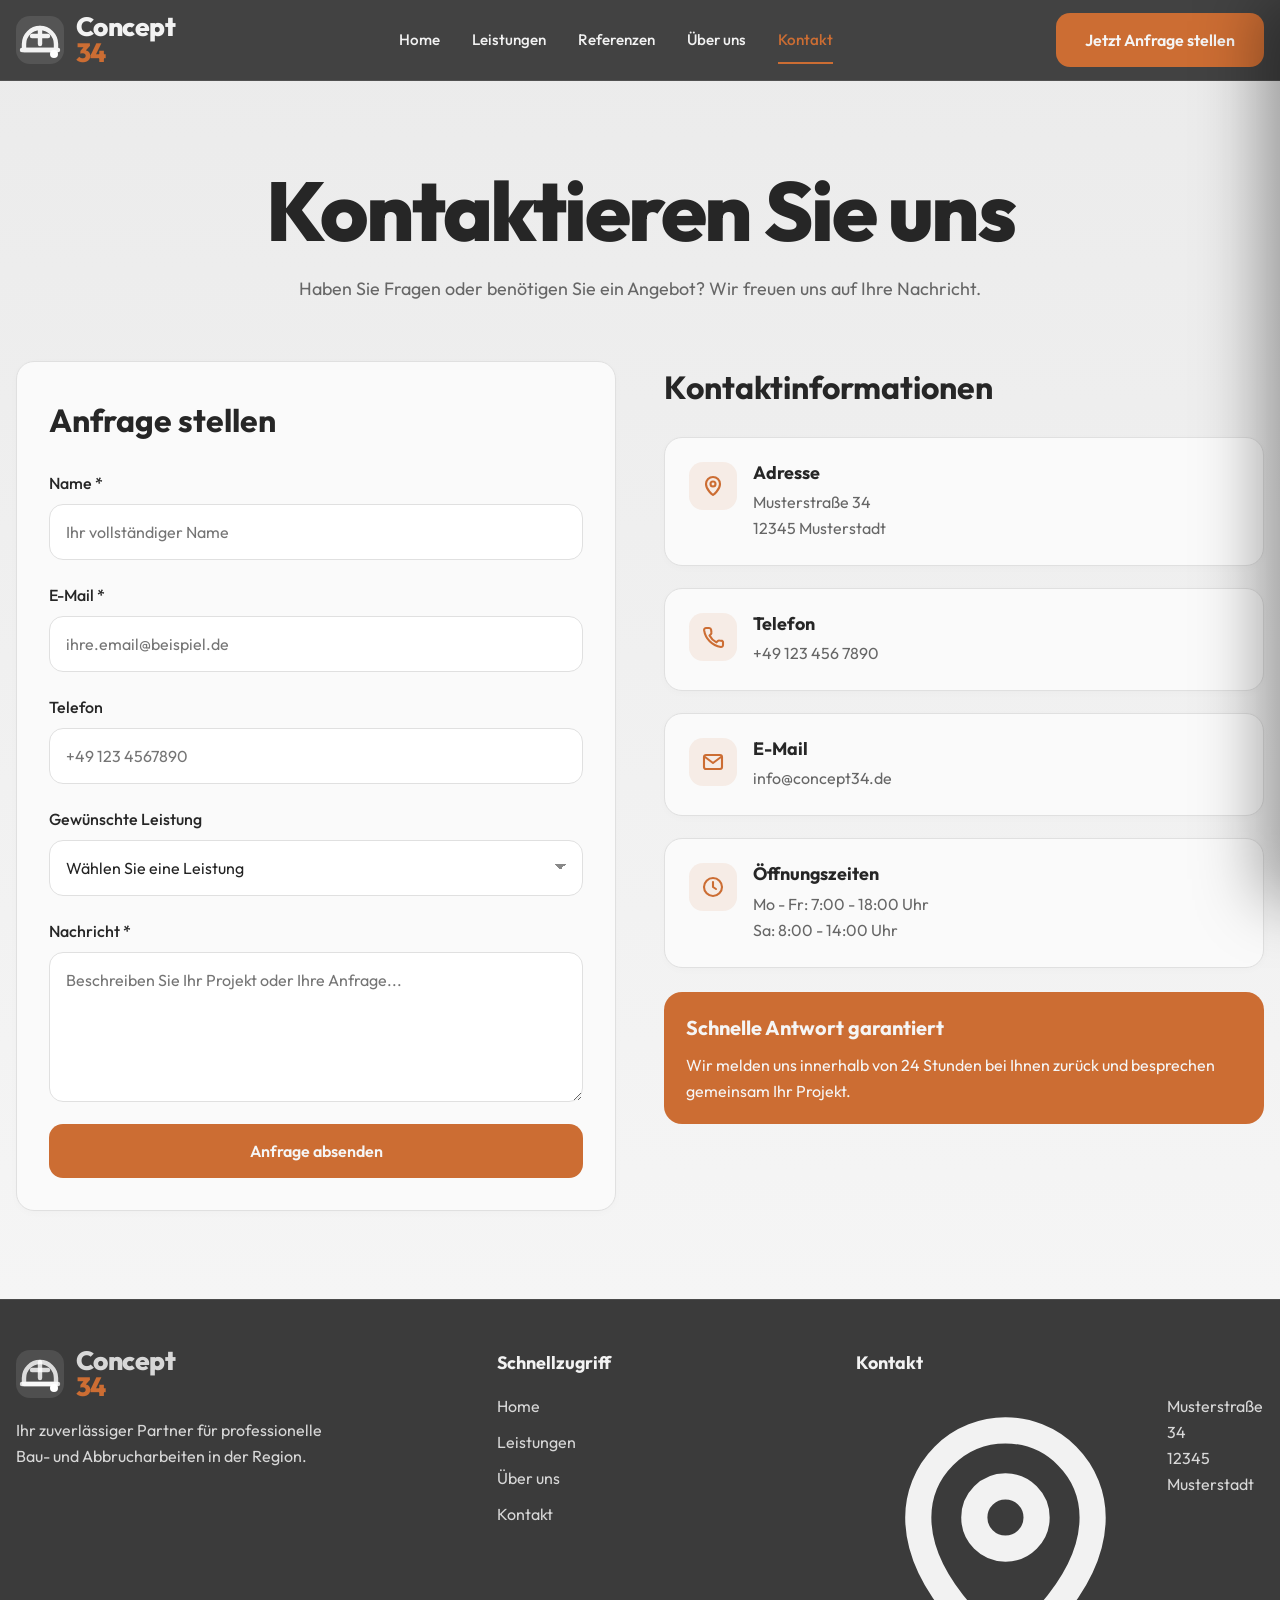
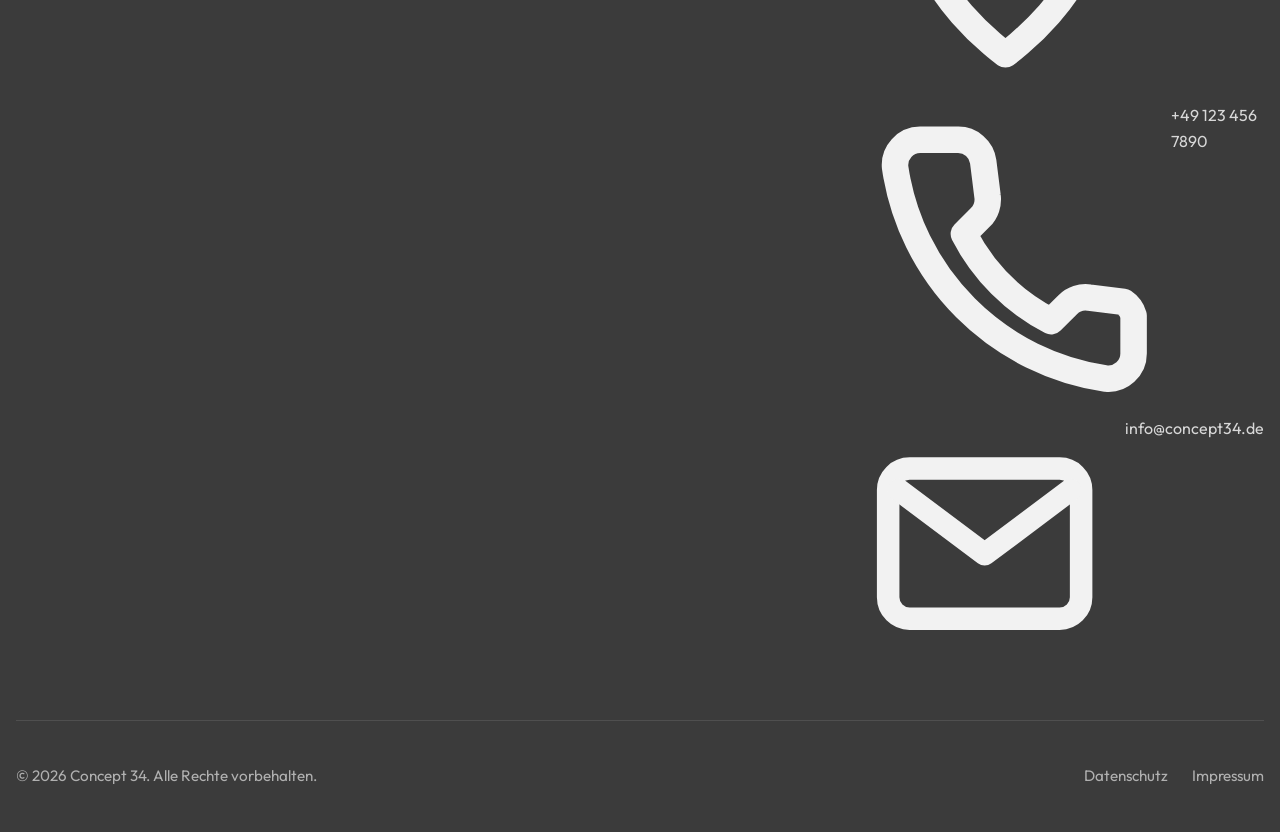
==== commit c3d9644e: "add website files" ====
--- a/kontakt.html
+++ b/kontakt.html
@@ -1,132 +1,3 @@
-<!doctype html>
-<html lang="de">
-<head>
-  <meta charset="utf-8">
-  <meta name="viewport" content="width=device-width, initial-scale=1">
-  <title>Kontakt – Rühl & Rein</title>
-  <meta name="description" content="Kontaktseite von Rühl & Rein für Anfragen aus Viersen und Umgebung.">
-  <link rel="stylesheet" href="assets/css/style.css">
-</head>
-<body>
-  <div class="bg-orb orb-1"></div>
-  <div class="bg-orb orb-2"></div>
-  
-    
-<header class="site-header">
-  <div class="container header-bar">
-    <a href="index.html" class="brand" aria-label="Rühl & Rein Startseite">
-      <span class="brand-mark">R</span>
-      <span class="brand-copy">
-        <strong>Rühl & Rein</strong>
-        <small>Bau & Objektservice</small>
-      </span>
-    </a>
-
-    <button class="nav-toggle" type="button" aria-expanded="false" aria-controls="site-nav" aria-label="Menü öffnen">
-      <span></span>
-      <span></span>
-      <span></span>
-    </button>
-
-    <div class="nav-panel" id="site-nav">
-      <nav class="main-nav" aria-label="Hauptnavigation">
-        <a href="index.html">Start</a>
-        <a href="leistungen-referenzen.html">Leistungen & Referenzen</a>
-        <a href="kontakt.html" class="active">Kontakt</a>
-      </nav>
-
-      <a href="kontakt.html" class="header-cta">Anfrage stellen</a>
-    </div>
-  </div>
-</header>
-
-    
-  <main>
-    
-<section class="hero container">
-  <div class="hero-grid compact glass light-glass">
-    <div class="hero-copy">
-      <span class="eyebrow">Kontakt</span>
-      <h1>Direkt und unkompliziert <span>Kontakt aufnehmen</span></h1>
-      <p>
-        Sie möchten ein Projekt besprechen oder benötigen Unterstützung bei einem Einsatz?
-        Rühl & Rein ist für Anfragen aus Viersen und Umgebung erreichbar. Beschreiben Sie kurz
-        Ihr Vorhaben – wir melden uns schnellstmöglich zurück.
-      </p>
-      <div class="hero-actions">
-        <a href="mailto:info@ruehl-rein.de" class="btn btn-primary">E-Mail senden</a>
-        <a href="tel:+49000000000" class="btn btn-ghost">Anrufen</a>
-      </div>
-    </div>
-    <div class="hero-image small glass soft-glass">
-      <img src="https://images.unsplash.com/photo-1520607162513-77705c0f0d4a?auto=format&fit=crop&w=1400&q=80" alt="Modernes Bauobjekt">
-      <div class="hero-overlay">
-        <div class="overlay-chip">Anfrage • Beratung • Rückmeldung</div>
-        <div class="overlay-card glass dark-glass">
-          <span>Persönlicher Kontakt</span>
-          <strong>Kurze Wege, klare Absprachen und eine schnelle Rückmeldung</strong>
-        </div>
-      </div>
-    </div>
-  </div>
-</section>
-
-<section class="section container">
-  <div class="contact-grid">
-    <article class="contact-card glass light-glass">
-      <div class="card-icon">✉️</div>
-      <h3>E-Mail</h3>
-      <p>Für Anfragen, Projektbeschreibungen und erste Informationen rund um Ihren Einsatz.</p>
-      <a href="mailto:info@ruehl-rein.de">info@ruehl-rein.de</a>
-    </article>
-
-    <article class="contact-card glass light-glass">
-      <div class="card-icon">📞</div>
-      <h3>Telefon</h3>
-      <p>Direkte Erreichbarkeit für Rückfragen, kurzfristige Abstimmungen oder eine erste Einschätzung.</p>
-      <a href="tel:+49000000000">+49 000 000000</a>
-    </article>
-
-    <article class="contact-card glass light-glass">
-      <div class="card-icon">📍</div>
-      <h3>Region</h3>
-      <p>Im Einsatz für Viersen und Umgebung – regional, flexibel und zuverlässig.</p>
-      <a href="#">Viersen / NRW</a>
-    </article>
-  </div>
-</section>
-
-  </main>
-  
-    
-<footer class="site-footer">
-  <div class="container footer-shell glass dark-glass">
-    <div class="footer-box">
-      <h3>Rühl & Rein</h3>
-      <p>Zuverlässiger Bau- & Objektservice für Viersen und Umgebung.</p>
-    </div>
-
-    <div class="footer-box">
-      <h4>Seiten</h4>
-      <ul>
-        <li><a href="index.html">Startseite</a></li>
-        <li><a href="leistungen-referenzen.html">Leistungen & Referenzen</a></li>
-        <li><a href="kontakt.html">Kontakt</a></li>
-      </ul>
-    </div>
-
-    <div class="footer-box">
-      <h4>Kontakt</h4>
-      <ul>
-        <li>info@ruehl-rein.de</li>
-        <li>+49 000 000000</li>
-        <li>Viersen / NRW</li>
-      </ul>
-    </div>
-  </div>
-</footer>
-
-    
-  <script src="assets/js/nav.js"></script>
-</body>
-</html>+<!doctype html><html lang="de"><head><meta charset="UTF-8"><meta name="viewport" content="width=device-width, initial-scale=1.0"><title>Kontakt – Concept 34</title><meta name="description" content="Kontaktieren Sie Concept 34 für Ihre Bauvorhaben. Nutzen Sie unser Kontaktformular für eine unverbindliche Anfrage."><link rel="stylesheet" href="styles.css"></head><body><header class="site-header"><div class="container header-inner"><a class="logo" href="index.html" aria-label="Concept 34 Startseite"><span class="logo-mark"><svg viewBox="0 0 24 24" fill="none" stroke="currentColor" stroke-width="2.2" stroke-linecap="round" stroke-linejoin="round"><path d="M4 14a8 8 0 0 1 16 0v3H4z"/><path d="M12 6v8"/><path d="M8 10h8"/><path d="M3 17h18"/></svg></span><span class="logo-text"><span>Concept</span><span class="accent">34</span></span></a><nav class="nav" aria-label="Hauptnavigation"><a data-nav href="index.html">Home</a><a data-nav href="leistungen.html">Leistungen</a><a data-nav href="referenzen.html">Referenzen</a><a data-nav href="ueber-uns.html">Über uns</a><a data-nav href="kontakt.html">Kontakt</a></nav><div class="header-cta"><a class="btn btn-accent" href="kontakt.html">Jetzt Anfrage stellen</a></div><button class="mobile-toggle" type="button" aria-label="Menü öffnen" data-menu-open><svg viewBox="0 0 24 24" fill="none" stroke="currentColor" stroke-width="2.2" stroke-linecap="round"><path d="M4 7h16M4 12h16M4 17h16"/></svg></button></div></header><div class="backdrop" data-backdrop></div><aside class="mobile-menu" data-mobile-menu aria-label="Mobiles Menü"><button class="close" type="button" aria-label="Menü schließen" data-menu-close><svg viewBox="0 0 24 24" fill="none" stroke="currentColor" stroke-width="2.2" stroke-linecap="round"><path d="M6 6l12 12M18 6 6 18"/></svg></button><a class="logo" href="index.html" aria-label="Concept 34 Startseite"><span class="logo-mark"><svg viewBox="0 0 24 24" fill="none" stroke="currentColor" stroke-width="2.2" stroke-linecap="round" stroke-linejoin="round"><path d="M4 14a8 8 0 0 1 16 0v3H4z"/><path d="M12 6v8"/><path d="M8 10h8"/><path d="M3 17h18"/></svg></span><span class="logo-text"><span>Concept</span><span class="accent">34</span></span></a><nav><a data-nav href="index.html">Home</a><a data-nav href="leistungen.html">Leistungen</a><a data-nav href="referenzen.html">Referenzen</a><a data-nav href="ueber-uns.html">Über uns</a><a data-nav href="kontakt.html">Kontakt</a></nav><p style="margin:22px 0 0;color:rgba(255,255,255,.72)">Baudienstleistungen, Abbrucharbeiten und Außenanlagen in starkem anthrazit-orangen Look – jetzt als reine HTML/CSS/JS-Version.</p><a class="btn btn-accent" style="width:100%;margin-top:22px" href="kontakt.html">Jetzt Anfrage stellen</a></aside><main><section class="section section-gradient"><div class="container"><div class="section-head reveal in-view"><h1>Kontaktieren Sie uns</h1><p>Haben Sie Fragen oder benötigen Sie ein Angebot? Wir freuen uns auf Ihre Nachricht.</p></div><div class="contact-wrap"><div class="reveal reveal-left"><article class="card"><div class="card-pad-lg"><h2 style="margin:0 0 24px;font-size:2rem">Anfrage stellen</h2><form id="contact-form"><div class="field"><label for="name">Name *</label><input class="input" id="name" name="name" type="text" placeholder="Ihr vollständiger Name" required></div><div class="field"><label for="email">E-Mail *</label><input class="input" id="email" name="email" type="email" placeholder="ihre.email@beispiel.de" required></div><div class="field"><label for="telefon">Telefon</label><input class="input" id="telefon" name="telefon" type="tel" placeholder="+49 123 4567890"></div><div class="field"><label for="service">Gewünschte Leistung</label><select class="select" id="service" name="service"><option value="">Wählen Sie eine Leistung</option><option>Abbrucharbeiten</option><option>Entkernungen</option><option>Haushaltsauflösung</option><option>Schadstoff Sanierung</option><option>Stemmarbeiten per Hand und Maschine</option><option>Kernbohrungen</option><option>Durchbrüche</option><option>Montage</option><option>Beton Arbeiten</option><option>Bagger Arbeiten aller Art</option><option>Gestaltung von Außenanlagen</option><option>Baumfällungen</option><option>Grünschnitt</option><option>Pflaster Arbeiten</option><option>Pool Arbeiten</option><option>Zaunanlagen</option><option>Entwässerung</option><option>Raumgestaltung</option><option>Kleinmaschinen Transport bis 3t</option></select></div><div class="field"><label for="nachricht">Nachricht *</label><textarea class="textarea" id="nachricht" name="nachricht" placeholder="Beschreiben Sie Ihr Projekt oder Ihre Anfrage..." required></textarea></div><button class="btn btn-accent" type="submit" style="width:100%">Anfrage absenden</button></form></div></article></div><div class="reveal reveal-right"><div style="margin-bottom:24px"><h2 style="margin:0 0 24px;font-size:2rem">Kontaktinformationen</h2><div class="contact-list"><article class="card contact-item reveal"><div class="card-pad-md"><div class="icon-box sm"><svg viewBox="0 0 24 24" fill="none" stroke="currentColor" stroke-width="2.1" stroke-linecap="round" stroke-linejoin="round"><path d="M12 21s7-5 7-11a7 7 0 0 0-14 0c0 6 7 11 7 11z"/><circle cx="12" cy="10" r="2.5"/></svg></div><div><h3>Adresse</h3><p>Musterstraße 34
+12345 Musterstadt</p></div></div></article><article class="card contact-item reveal"><div class="card-pad-md"><div class="icon-box sm"><svg viewBox="0 0 24 24" fill="none" stroke="currentColor" stroke-width="2.1" stroke-linecap="round" stroke-linejoin="round"><path d="M22 16.92v3a2 2 0 0 1-2.18 2A19.8 19.8 0 0 1 3.1 5.18 2 2 0 0 1 5.08 3h3a2 2 0 0 1 2 1.72l.34 2.71a2 2 0 0 1-.57 1.72l-1.3 1.3a16 16 0 0 0 6.92 6.92l1.3-1.3a2 2 0 0 1 1.72-.57l2.71.34A2 2 0 0 1 22 16.92z"/></svg></div><div><h3>Telefon</h3><p>+49 123 456 7890</p></div></div></article><article class="card contact-item reveal"><div class="card-pad-md"><div class="icon-box sm"><svg viewBox="0 0 24 24" fill="none" stroke="currentColor" stroke-width="2.1" stroke-linecap="round" stroke-linejoin="round"><rect x="3" y="5" width="18" height="14" rx="2"/><path d="m4 7 8 6 8-6"/></svg></div><div><h3>E-Mail</h3><p>info@concept34.de</p></div></div></article><article class="card contact-item reveal"><div class="card-pad-md"><div class="icon-box sm"><svg viewBox="0 0 24 24" fill="none" stroke="currentColor" stroke-width="2.1" stroke-linecap="round" stroke-linejoin="round"><circle cx="12" cy="12" r="9"/><path d="M12 7v5l3 2"/></svg></div><div><h3>Öffnungszeiten</h3><p>Mo - Fr: 7:00 - 18:00 Uhr
+Sa: 8:00 - 14:00 Uhr</p></div></div></article></div></div><div class="notice reveal"><h3>Schnelle Antwort garantiert</h3><p>Wir melden uns innerhalb von 24 Stunden bei Ihnen zurück und besprechen gemeinsam Ihr Projekt.</p></div></div></div></div></section></main><footer class="site-footer"><div class="container footer-main"><div><a class="logo" href="index.html" aria-label="Concept 34 Startseite"><span class="logo-mark"><svg viewBox="0 0 24 24" fill="none" stroke="currentColor" stroke-width="2.2" stroke-linecap="round" stroke-linejoin="round"><path d="M4 14a8 8 0 0 1 16 0v3H4z"/><path d="M12 6v8"/><path d="M8 10h8"/><path d="M3 17h18"/></svg></span><span class="logo-text"><span>Concept</span><span class="accent">34</span></span></a><p style="max-width:320px;margin-top:16px">Ihr zuverlässiger Partner für professionelle Bau- und Abbrucharbeiten in der Region.</p></div><div><h3>Schnellzugriff</h3><div class="footer-links"><a href="index.html">Home</a><a href="leistungen.html">Leistungen</a><a href="ueber-uns.html">Über uns</a><a href="kontakt.html">Kontakt</a></div></div><div><h3>Kontakt</h3><div class="footer-contact"><div class="row"><svg viewBox="0 0 24 24" fill="none" stroke="currentColor" stroke-width="2.1" stroke-linecap="round" stroke-linejoin="round"><path d="M12 21s7-5 7-11a7 7 0 0 0-14 0c0 6 7 11 7 11z"/><circle cx="12" cy="10" r="2.5"/></svg><span>Musterstraße 34<br>12345 Musterstadt</span></div><div class="row"><svg viewBox="0 0 24 24" fill="none" stroke="currentColor" stroke-width="2.1" stroke-linecap="round" stroke-linejoin="round"><path d="M22 16.92v3a2 2 0 0 1-2.18 2A19.8 19.8 0 0 1 3.1 5.18 2 2 0 0 1 5.08 3h3a2 2 0 0 1 2 1.72l.34 2.71a2 2 0 0 1-.57 1.72l-1.3 1.3a16 16 0 0 0 6.92 6.92l1.3-1.3a2 2 0 0 1 1.72-.57l2.71.34A2 2 0 0 1 22 16.92z"/></svg><span>+49 123 456 7890</span></div><div class="row"><svg viewBox="0 0 24 24" fill="none" stroke="currentColor" stroke-width="2.1" stroke-linecap="round" stroke-linejoin="round"><rect x="3" y="5" width="18" height="14" rx="2"/><path d="m4 7 8 6 8-6"/></svg><span>info@concept34.de</span></div></div></div></div><div class="container footer-bottom"><p>© 2026 Concept 34. Alle Rechte vorbehalten.</p><div style="display:flex;gap:24px;flex-wrap:wrap"><a href="#">Datenschutz</a><a href="#">Impressum</a></div></div></footer><script src="script.js"></script></body></html>
--- a/styles.css
+++ b/styles.css
@@ -0,0 +1,3 @@
+
+@import url('https://fonts.googleapis.com/css2?family=Outfit:wght@300;400;500;600;700;800&display=swap');
+:root{--primary:#3b3b3b;--primary-foreground:#f2f2f2;--secondary:#ededed;--secondary-foreground:#3b3b3b;--accent:#cc6d33;--accent-foreground:#f5f5f5;--background:#f5f5f5;--foreground:#262626;--card:#fafafa;--muted:#d9d9d9;--muted-foreground:#666666;--border:#e0e0e0;--shadow:0 10px 30px rgba(0,0,0,.08);--shadow-lg:0 16px 42px rgba(0,0,0,.12);--radius:18px;--container:1280px}*{box-sizing:border-box}html{scroll-behavior:smooth}body{margin:0;font-family:"Outfit",sans-serif;background:var(--background);color:var(--foreground);line-height:1.625;overflow-x:hidden}img{max-width:100%;display:block}a{color:inherit;text-decoration:none;transition:.2s ease}button,input,textarea,select{font:inherit}:focus-visible{outline:2px solid var(--accent);outline-offset:2px}.container{width:min(calc(100% - 32px), var(--container));margin-inline:auto}.site-header{position:sticky;top:0;z-index:100;background:rgba(59,59,59,.96);color:var(--primary-foreground);border-bottom:1px solid rgba(255,255,255,.08);backdrop-filter:blur(14px)}.header-inner{min-height:80px;display:flex;align-items:center;justify-content:space-between;gap:20px}.logo{display:flex;align-items:center;gap:12px}.logo-mark{position:relative;width:48px;height:48px;border-radius:14px;background:rgba(255,255,255,.1);display:grid;place-items:center}.logo-mark::after{content:"";position:absolute;width:8px;height:8px;border-radius:999px;right:6px;bottom:6px;background:#fff}.logo-text{display:flex;flex-direction:column;line-height:1}.logo-text span{font-size:1.65rem;font-weight:800;letter-spacing:-.02em}.logo-text .accent{color:var(--accent)}.nav{display:flex;align-items:center;gap:32px}.nav a{padding:12px 0 10px;border-bottom:2px solid transparent;font-size:.95rem;font-weight:500}.nav a:hover,.nav a.active{color:var(--accent);border-color:var(--accent)}.btn{display:inline-flex;align-items:center;justify-content:center;gap:10px;min-height:54px;padding:0 28px;border-radius:14px;border:1px solid transparent;background:var(--primary);color:var(--primary-foreground);font-weight:600;cursor:pointer;transition:transform .25s ease, box-shadow .25s ease, background .25s ease, color .25s ease, border-color .25s ease}.btn:hover{transform:translateY(-1px);box-shadow:var(--shadow)}.btn-accent{background:var(--accent);color:var(--accent-foreground)}.btn-accent:hover{background:#bf642d}.btn-outline{background:rgba(255,255,255,.1);color:#fff;border-color:rgba(255,255,255,.28)}.btn-outline:hover{background:rgba(255,255,255,.18)}.header-cta{display:block}.mobile-toggle{display:none;width:46px;height:46px;border:none;border-radius:12px;background:transparent;color:#fff;cursor:pointer}.mobile-toggle:hover{background:rgba(255,255,255,.08)}.mobile-menu{position:fixed;inset:0 0 0 auto;width:min(360px,100%);transform:translateX(100%);transition:transform .28s ease;background:var(--primary);color:var(--primary-foreground);z-index:120;padding:84px 24px 28px;box-shadow:-20px 0 60px rgba(0,0,0,.35)}.mobile-menu.open{transform:translateX(0)}.mobile-menu .close{position:absolute;top:18px;right:18px;width:44px;height:44px;border:none;border-radius:12px;background:rgba(255,255,255,.06);color:#fff;cursor:pointer}.mobile-menu nav{display:grid;gap:10px;margin-top:28px}.mobile-menu nav a{border-radius:14px;padding:14px 16px;font-size:1.1rem;font-weight:500}.mobile-menu nav a:hover{background:rgba(255,255,255,.08);color:var(--accent)}.mobile-menu nav a.active{background:var(--accent);color:var(--accent-foreground)}.backdrop{position:fixed;inset:0;background:rgba(0,0,0,.45);opacity:0;pointer-events:none;transition:.25s ease;z-index:110}.backdrop.show{opacity:1;pointer-events:auto}main{min-height:calc(100vh - 160px)}section{position:relative}.hero{min-height:90vh;display:flex;align-items:center;justify-content:center;overflow:hidden}.hero-bg{position:absolute;inset:0;background-size:cover;background-position:center;background-repeat:no-repeat}.hero-bg::after{content:"";position:absolute;inset:0;background:linear-gradient(90deg, rgba(59,59,59,.95), rgba(59,59,59,.8), rgba(59,59,59,.6))}.hero-content{position:relative;z-index:1;text-align:center;padding:100px 0}.hero h1,.section-head h1{font-size:clamp(2.8rem,7vw,5.2rem);line-height:1.02;letter-spacing:-.03em;margin:0 0 20px;font-weight:800}.hero h1{color:#fff}.hero h1 .accent{display:block;color:var(--accent);margin-top:8px}.hero p,.section-head p{font-size:clamp(1.1rem,2vw,1.45rem);max-width:780px;margin:0 auto}.hero p{color:rgba(255,255,255,.9)}.hero-actions{display:flex;justify-content:center;gap:16px;flex-wrap:wrap;margin-top:34px}.section{padding:88px 0}.section-gradient{background:linear-gradient(180deg, rgba(59,59,59,.05), var(--background))}.section-secondary{background:var(--secondary);color:var(--secondary-foreground)}.section-head{text-align:center;margin-bottom:58px}.section-head h2{font-size:clamp(2rem,4vw,3rem);line-height:1.12;letter-spacing:-.02em;margin:0 0 14px}.section-head p{font-size:1.12rem;color:var(--muted-foreground);max-width:720px;margin:0 auto}.grid-2{display:grid;grid-template-columns:repeat(2,minmax(0,1fr));gap:32px}.grid-3{display:grid;grid-template-columns:repeat(3,minmax(0,1fr));gap:24px}.grid-about{display:grid;grid-template-columns:1fr 1fr;gap:48px;align-items:center}.card{height:100%;background:var(--card);border:1px solid var(--border);border-radius:var(--radius);box-shadow:0 2px 8px rgba(0,0,0,.02);transition:transform .3s ease, box-shadow .3s ease}.card:hover{transform:translateY(-4px);box-shadow:var(--shadow-lg)}.card-pad-lg{padding:32px}.card-pad-md{padding:24px}.card-icon-row{display:flex;align-items:flex-start;gap:24px}.icon-box{width:64px;height:64px;border-radius:18px;display:grid;place-items:center;background:rgba(204,109,51,.1);color:var(--accent);flex:0 0 auto}.icon-box.sm{width:48px;height:48px;border-radius:14px}.icon-box svg{width:32px;height:32px}.icon-box.sm svg{width:24px;height:24px}.card h3{margin:0 0 12px;font-size:1.3rem;line-height:1.18}.card p{margin:0;color:var(--muted-foreground)}.stats{display:grid;grid-template-columns:repeat(3,minmax(0,1fr));gap:32px;text-align:center}.stat .value{font-size:clamp(2.5rem,5vw,4rem);font-weight:800;color:var(--accent);line-height:1;letter-spacing:-.03em}.stat p{margin:.45rem 0 0;font-size:1.1rem;font-weight:500}.service-card .card-pad-md{display:flex;flex-direction:column;height:100%}.service-card h3{font-size:1.1rem;margin-bottom:8px}.service-card p{font-size:.96rem}.ref-group{display:grid;gap:42px}.ref-header{display:flex;justify-content:space-between;align-items:flex-end;gap:24px;border-bottom:1px solid var(--border);padding-bottom:24px}.ref-header h2{margin:0 0 12px;padding-left:16px;border-left:4px solid var(--primary);font-size:clamp(1.9rem,3vw,2.6rem);line-height:1.1;letter-spacing:-.02em}.ref-count{display:inline-flex;align-items:center;justify-content:center;min-height:42px;padding:0 16px;border-radius:12px;background:var(--muted);color:var(--muted-foreground);font-size:.95rem;font-weight:600}.gallery-grid{display:grid;grid-template-columns:repeat(3,minmax(0,1fr));gap:28px}.gallery-item{position:relative;aspect-ratio:4/3;overflow:hidden;border-radius:24px;background:var(--muted);box-shadow:0 6px 20px rgba(0,0,0,.08)}.gallery-item img{width:100%;height:100%;object-fit:cover;transition:transform .7s ease}.gallery-item:hover img{transform:scale(1.05)}.gallery-overlay{position:absolute;inset:0;padding:28px;display:flex;align-items:flex-end;background:rgba(237,237,237,.88);color:var(--secondary-foreground);opacity:0;transition:opacity .28s ease}.gallery-item:hover .gallery-overlay{opacity:1}.zoom-badge{width:40px;height:40px;border-radius:999px;background:var(--primary);color:#fff;display:grid;place-items:center;margin-bottom:16px}.gallery-overlay p{margin:0;font-weight:500;line-height:1.4;color:var(--foreground)}.about-photo{width:100%;height:500px;object-fit:cover;border-radius:24px;box-shadow:var(--shadow)}.values-grid{display:grid;grid-template-columns:repeat(3,minmax(0,1fr));gap:32px}.mission{margin-top:20px;background:var(--secondary);color:var(--secondary-foreground);border-radius:24px;padding:48px;text-align:center}.mission h2{margin:0 0 14px;font-size:clamp(2rem,4vw,3rem)}.mission p{max-width:860px;margin:0 auto;font-size:1.1rem}.contact-wrap{display:grid;grid-template-columns:1fr 1fr;gap:48px}form{display:grid;gap:22px}.field{display:grid;gap:8px}label{font-weight:500}.input,.select,.textarea{width:100%;min-height:54px;padding:14px 16px;border-radius:14px;border:1px solid var(--border);background:#fff;color:#222}.textarea{min-height:150px;resize:vertical}.select{appearance:none;background-image:linear-gradient(45deg,transparent 50%,#888 50%),linear-gradient(135deg,#888 50%,transparent 50%);background-position:calc(100% - 22px) 23px, calc(100% - 16px) 23px;background-size:6px 6px,6px 6px;background-repeat:no-repeat}.notice{padding:20px 22px;border-radius:18px;background:var(--accent);color:var(--accent-foreground)}.notice h3{margin:0 0 8px;font-size:1.25rem}.notice p{margin:0;color:inherit}.contact-list{display:grid;gap:22px}.contact-item .card-pad-md{display:flex;align-items:flex-start;gap:16px}.contact-item h3{font-size:1.12rem;margin:0 0 6px}.contact-item p{white-space:pre-line}.toast-stack{position:fixed;top:20px;right:20px;z-index:130;display:grid;gap:10px}.toast{min-width:280px;max-width:360px;background:#fff;border:1px solid var(--border);border-left:4px solid var(--accent);color:var(--foreground);padding:14px 16px;border-radius:14px;box-shadow:var(--shadow);animation:toastIn .24s ease}.toast.error{border-left-color:#d14343}@keyframes toastIn{from{opacity:0;transform:translateY(-8px)}to{opacity:1;transform:none}}.site-footer{background:var(--primary);color:var(--primary-foreground);border-top:1px solid rgba(255,255,255,.08);margin-top:auto}.footer-main{padding:48px 0;display:grid;grid-template-columns:1.1fr .8fr 1fr;gap:32px}.footer-main p,.footer-main span,.footer-main a{color:rgba(255,255,255,.8)}.footer-main a:hover,.footer-bottom a:hover{color:var(--accent)}.footer-main h3{margin:0 0 16px;font-size:1.12rem}.footer-links,.footer-contact{display:grid;gap:10px}.footer-contact .row{display:flex;gap:12px;align-items:flex-start}.footer-bottom{padding:28px 0;border-top:1px solid rgba(255,255,255,.1);display:flex;justify-content:space-between;gap:16px;align-items:center;flex-wrap:wrap}.footer-bottom p,.footer-bottom a{font-size:.95rem;color:rgba(255,255,255,.6)}.reveal{opacity:0;transform:translateY(26px);transition:opacity .65s ease, transform .65s ease}.reveal.in-view{opacity:1;transform:none}.reveal-left{transform:translateX(-26px)}.reveal-right{transform:translateX(26px)}.reveal-delay-1{transition-delay:.08s}.reveal-delay-2{transition-delay:.16s}.reveal-delay-3{transition-delay:.24s}.reveal-delay-4{transition-delay:.32s}.reveal-delay-5{transition-delay:.40s}@media (max-width:980px){.nav,.header-cta{display:none}.mobile-toggle{display:grid;place-items:center}.grid-2,.grid-3,.gallery-grid,.values-grid,.stats,.contact-wrap,.footer-main,.grid-about{grid-template-columns:1fr}.ref-header{flex-direction:column;align-items:flex-start}.ref-count{display:none}}@media (max-width:760px){.section{padding:72px 0}.hero{min-height:auto}.hero-content{padding:84px 0}.header-inner{min-height:74px}.logo-text span{font-size:1.45rem}.card-pad-lg{padding:24px}.hero-actions{flex-direction:column}.hero-actions .btn{width:100%}.about-photo{height:340px}.mission{padding:32px 22px}}@media (max-width:540px){.container{width:min(calc(100% - 24px), var(--container))}.card-icon-row{gap:16px}.icon-box{width:56px;height:56px}.mobile-menu{width:100%}}
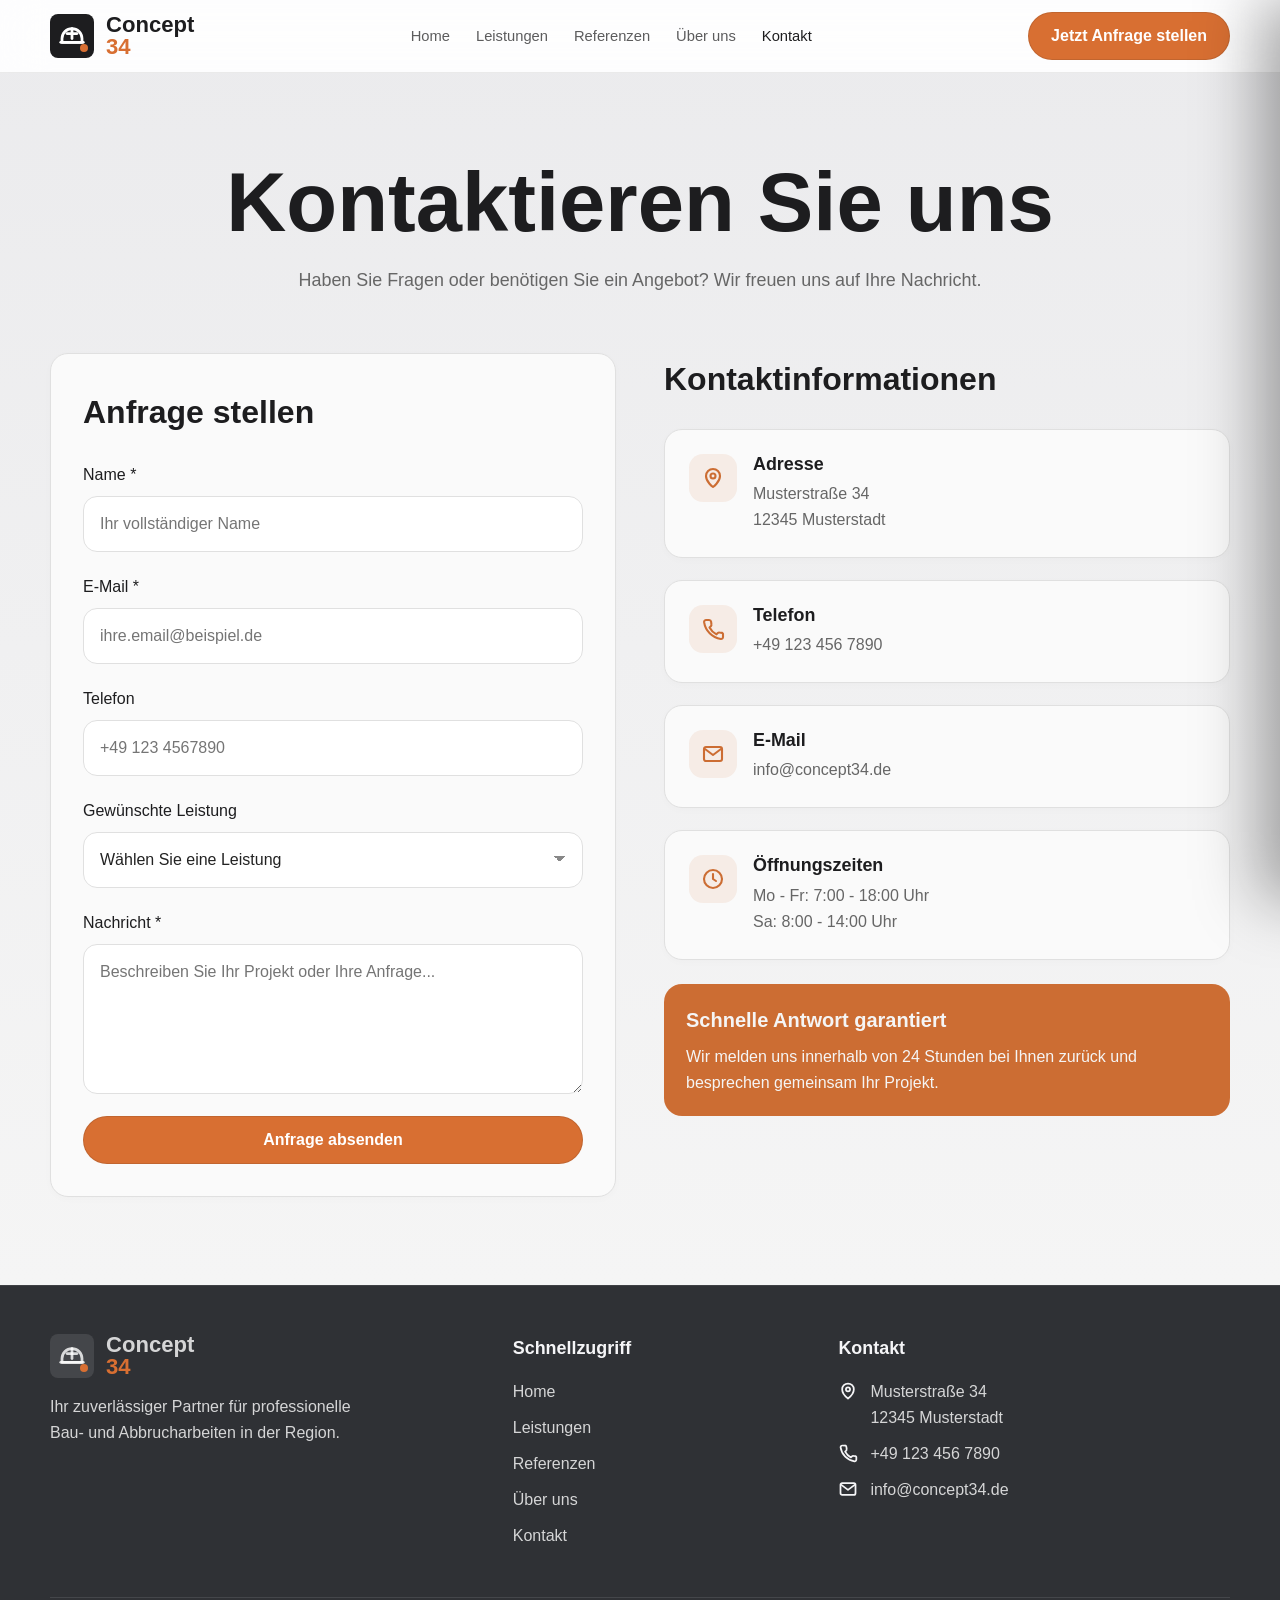
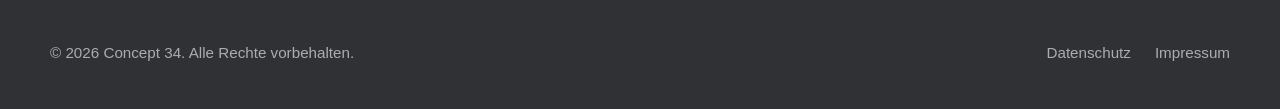
==== commit f2123e99: "Modernize site and add service detail pages" ====
--- a/kontakt.html
+++ b/kontakt.html
@@ -1,3 +1,3 @@
-<!doctype html><html lang="de"><head><meta charset="UTF-8"><meta name="viewport" content="width=device-width, initial-scale=1.0"><title>Kontakt – Concept 34</title><meta name="description" content="Kontaktieren Sie Concept 34 für Ihre Bauvorhaben. Nutzen Sie unser Kontaktformular für eine unverbindliche Anfrage."><link rel="stylesheet" href="styles.css"></head><body><header class="site-header"><div class="container header-inner"><a class="logo" href="index.html" aria-label="Concept 34 Startseite"><span class="logo-mark"><svg viewBox="0 0 24 24" fill="none" stroke="currentColor" stroke-width="2.2" stroke-linecap="round" stroke-linejoin="round"><path d="M4 14a8 8 0 0 1 16 0v3H4z"/><path d="M12 6v8"/><path d="M8 10h8"/><path d="M3 17h18"/></svg></span><span class="logo-text"><span>Concept</span><span class="accent">34</span></span></a><nav class="nav" aria-label="Hauptnavigation"><a data-nav href="index.html">Home</a><a data-nav href="leistungen.html">Leistungen</a><a data-nav href="referenzen.html">Referenzen</a><a data-nav href="ueber-uns.html">Über uns</a><a data-nav href="kontakt.html">Kontakt</a></nav><div class="header-cta"><a class="btn btn-accent" href="kontakt.html">Jetzt Anfrage stellen</a></div><button class="mobile-toggle" type="button" aria-label="Menü öffnen" data-menu-open><svg viewBox="0 0 24 24" fill="none" stroke="currentColor" stroke-width="2.2" stroke-linecap="round"><path d="M4 7h16M4 12h16M4 17h16"/></svg></button></div></header><div class="backdrop" data-backdrop></div><aside class="mobile-menu" data-mobile-menu aria-label="Mobiles Menü"><button class="close" type="button" aria-label="Menü schließen" data-menu-close><svg viewBox="0 0 24 24" fill="none" stroke="currentColor" stroke-width="2.2" stroke-linecap="round"><path d="M6 6l12 12M18 6 6 18"/></svg></button><a class="logo" href="index.html" aria-label="Concept 34 Startseite"><span class="logo-mark"><svg viewBox="0 0 24 24" fill="none" stroke="currentColor" stroke-width="2.2" stroke-linecap="round" stroke-linejoin="round"><path d="M4 14a8 8 0 0 1 16 0v3H4z"/><path d="M12 6v8"/><path d="M8 10h8"/><path d="M3 17h18"/></svg></span><span class="logo-text"><span>Concept</span><span class="accent">34</span></span></a><nav><a data-nav href="index.html">Home</a><a data-nav href="leistungen.html">Leistungen</a><a data-nav href="referenzen.html">Referenzen</a><a data-nav href="ueber-uns.html">Über uns</a><a data-nav href="kontakt.html">Kontakt</a></nav><p style="margin:22px 0 0;color:rgba(255,255,255,.72)">Baudienstleistungen, Abbrucharbeiten und Außenanlagen in starkem anthrazit-orangen Look – jetzt als reine HTML/CSS/JS-Version.</p><a class="btn btn-accent" style="width:100%;margin-top:22px" href="kontakt.html">Jetzt Anfrage stellen</a></aside><main><section class="section section-gradient"><div class="container"><div class="section-head reveal in-view"><h1>Kontaktieren Sie uns</h1><p>Haben Sie Fragen oder benötigen Sie ein Angebot? Wir freuen uns auf Ihre Nachricht.</p></div><div class="contact-wrap"><div class="reveal reveal-left"><article class="card"><div class="card-pad-lg"><h2 style="margin:0 0 24px;font-size:2rem">Anfrage stellen</h2><form id="contact-form"><div class="field"><label for="name">Name *</label><input class="input" id="name" name="name" type="text" placeholder="Ihr vollständiger Name" required></div><div class="field"><label for="email">E-Mail *</label><input class="input" id="email" name="email" type="email" placeholder="ihre.email@beispiel.de" required></div><div class="field"><label for="telefon">Telefon</label><input class="input" id="telefon" name="telefon" type="tel" placeholder="+49 123 4567890"></div><div class="field"><label for="service">Gewünschte Leistung</label><select class="select" id="service" name="service"><option value="">Wählen Sie eine Leistung</option><option>Abbrucharbeiten</option><option>Entkernungen</option><option>Haushaltsauflösung</option><option>Schadstoff Sanierung</option><option>Stemmarbeiten per Hand und Maschine</option><option>Kernbohrungen</option><option>Durchbrüche</option><option>Montage</option><option>Beton Arbeiten</option><option>Bagger Arbeiten aller Art</option><option>Gestaltung von Außenanlagen</option><option>Baumfällungen</option><option>Grünschnitt</option><option>Pflaster Arbeiten</option><option>Pool Arbeiten</option><option>Zaunanlagen</option><option>Entwässerung</option><option>Raumgestaltung</option><option>Kleinmaschinen Transport bis 3t</option></select></div><div class="field"><label for="nachricht">Nachricht *</label><textarea class="textarea" id="nachricht" name="nachricht" placeholder="Beschreiben Sie Ihr Projekt oder Ihre Anfrage..." required></textarea></div><button class="btn btn-accent" type="submit" style="width:100%">Anfrage absenden</button></form></div></article></div><div class="reveal reveal-right"><div style="margin-bottom:24px"><h2 style="margin:0 0 24px;font-size:2rem">Kontaktinformationen</h2><div class="contact-list"><article class="card contact-item reveal"><div class="card-pad-md"><div class="icon-box sm"><svg viewBox="0 0 24 24" fill="none" stroke="currentColor" stroke-width="2.1" stroke-linecap="round" stroke-linejoin="round"><path d="M12 21s7-5 7-11a7 7 0 0 0-14 0c0 6 7 11 7 11z"/><circle cx="12" cy="10" r="2.5"/></svg></div><div><h3>Adresse</h3><p>Musterstraße 34
+<!doctype html><html lang="de"><head><meta charset="UTF-8"><meta name="viewport" content="width=device-width, initial-scale=1.0"><title>Kontakt – Concept 34</title><meta name="description" content="Kontaktieren Sie Concept 34 für Ihre Bauvorhaben. Nutzen Sie unser Kontaktformular für eine unverbindliche Anfrage."><link rel="stylesheet" href="styles.css"><link rel="stylesheet" href="modern.css"></head><body><header class="site-header"><div class="container header-inner"><a class="logo" href="index.html" aria-label="Concept 34 Startseite"><span class="logo-mark"><svg viewBox="0 0 24 24" fill="none" stroke="currentColor" stroke-width="2.2" stroke-linecap="round" stroke-linejoin="round"><path d="M4 14a8 8 0 0 1 16 0v3H4z"/><path d="M12 6v8"/><path d="M8 10h8"/><path d="M3 17h18"/></svg></span><span class="logo-text"><span>Concept</span><span class="accent">34</span></span></a><nav class="nav" aria-label="Hauptnavigation"><a data-nav href="index.html">Home</a><a data-nav href="leistungen.html">Leistungen</a><a data-nav href="referenzen.html">Referenzen</a><a data-nav href="ueber-uns.html">Über uns</a><a data-nav href="kontakt.html">Kontakt</a></nav><div class="header-cta"><a class="btn btn-accent" href="kontakt.html">Jetzt Anfrage stellen</a></div><button class="mobile-toggle" type="button" aria-label="Menü öffnen" data-menu-open><svg viewBox="0 0 24 24" fill="none" stroke="currentColor" stroke-width="2.2" stroke-linecap="round"><path d="M4 7h16M4 12h16M4 17h16"/></svg></button></div></header><div class="backdrop" data-backdrop></div><aside class="mobile-menu" data-mobile-menu aria-label="Mobiles Menü"><button class="close" type="button" aria-label="Menü schließen" data-menu-close><svg viewBox="0 0 24 24" fill="none" stroke="currentColor" stroke-width="2.2" stroke-linecap="round"><path d="M6 6l12 12M18 6 6 18"/></svg></button><a class="logo" href="index.html" aria-label="Concept 34 Startseite"><span class="logo-mark"><svg viewBox="0 0 24 24" fill="none" stroke="currentColor" stroke-width="2.2" stroke-linecap="round" stroke-linejoin="round"><path d="M4 14a8 8 0 0 1 16 0v3H4z"/><path d="M12 6v8"/><path d="M8 10h8"/><path d="M3 17h18"/></svg></span><span class="logo-text"><span>Concept</span><span class="accent">34</span></span></a><nav><a data-nav href="index.html">Home</a><a data-nav href="leistungen.html">Leistungen</a><a data-nav href="referenzen.html">Referenzen</a><a data-nav href="ueber-uns.html">Über uns</a><a data-nav href="kontakt.html">Kontakt</a></nav><p style="margin:22px 0 0;color:rgba(255,255,255,.72)">Baudienstleistungen, Abbrucharbeiten und Außenanlagen in starkem anthrazit-orangen Look – jetzt als reine HTML/CSS/JS-Version.</p><a class="btn btn-accent" style="width:100%;margin-top:22px" href="kontakt.html">Jetzt Anfrage stellen</a></aside><main><section class="section section-gradient"><div class="container"><div class="section-head reveal in-view"><h1>Kontaktieren Sie uns</h1><p>Haben Sie Fragen oder benötigen Sie ein Angebot? Wir freuen uns auf Ihre Nachricht.</p></div><div class="contact-wrap"><div class="reveal reveal-left"><article class="card"><div class="card-pad-lg"><h2 style="margin:0 0 24px;font-size:2rem">Anfrage stellen</h2><form id="contact-form"><div class="field"><label for="name">Name *</label><input class="input" id="name" name="name" type="text" placeholder="Ihr vollständiger Name" required></div><div class="field"><label for="email">E-Mail *</label><input class="input" id="email" name="email" type="email" placeholder="ihre.email@beispiel.de" required></div><div class="field"><label for="telefon">Telefon</label><input class="input" id="telefon" name="telefon" type="tel" placeholder="+49 123 4567890"></div><div class="field"><label for="service">Gewünschte Leistung</label><select class="select" id="service" name="service"><option value="">Wählen Sie eine Leistung</option><option>Abbrucharbeiten</option><option>Entkernungen</option><option>Haushaltsauflösung</option><option>Schadstoff Sanierung</option><option>Stemmarbeiten per Hand und Maschine</option><option>Kernbohrungen</option><option>Durchbrüche</option><option>Montage</option><option>Beton Arbeiten</option><option>Bagger Arbeiten aller Art</option><option>Gestaltung von Außenanlagen</option><option>Baumfällungen</option><option>Grünschnitt</option><option>Pflaster Arbeiten</option><option>Pool Arbeiten</option><option>Zaunanlagen</option><option>Entwässerung</option><option>Raumgestaltung</option><option>Kleinmaschinen Transport bis 3t</option></select></div><div class="field"><label for="nachricht">Nachricht *</label><textarea class="textarea" id="nachricht" name="nachricht" placeholder="Beschreiben Sie Ihr Projekt oder Ihre Anfrage..." required></textarea></div><button class="btn btn-accent" type="submit" style="width:100%">Anfrage absenden</button></form></div></article></div><div class="reveal reveal-right"><div style="margin-bottom:24px"><h2 style="margin:0 0 24px;font-size:2rem">Kontaktinformationen</h2><div class="contact-list"><article class="card contact-item reveal"><div class="card-pad-md"><div class="icon-box sm"><svg viewBox="0 0 24 24" fill="none" stroke="currentColor" stroke-width="2.1" stroke-linecap="round" stroke-linejoin="round"><path d="M12 21s7-5 7-11a7 7 0 0 0-14 0c0 6 7 11 7 11z"/><circle cx="12" cy="10" r="2.5"/></svg></div><div><h3>Adresse</h3><p>Musterstraße 34
 12345 Musterstadt</p></div></div></article><article class="card contact-item reveal"><div class="card-pad-md"><div class="icon-box sm"><svg viewBox="0 0 24 24" fill="none" stroke="currentColor" stroke-width="2.1" stroke-linecap="round" stroke-linejoin="round"><path d="M22 16.92v3a2 2 0 0 1-2.18 2A19.8 19.8 0 0 1 3.1 5.18 2 2 0 0 1 5.08 3h3a2 2 0 0 1 2 1.72l.34 2.71a2 2 0 0 1-.57 1.72l-1.3 1.3a16 16 0 0 0 6.92 6.92l1.3-1.3a2 2 0 0 1 1.72-.57l2.71.34A2 2 0 0 1 22 16.92z"/></svg></div><div><h3>Telefon</h3><p>+49 123 456 7890</p></div></div></article><article class="card contact-item reveal"><div class="card-pad-md"><div class="icon-box sm"><svg viewBox="0 0 24 24" fill="none" stroke="currentColor" stroke-width="2.1" stroke-linecap="round" stroke-linejoin="round"><rect x="3" y="5" width="18" height="14" rx="2"/><path d="m4 7 8 6 8-6"/></svg></div><div><h3>E-Mail</h3><p>info@concept34.de</p></div></div></article><article class="card contact-item reveal"><div class="card-pad-md"><div class="icon-box sm"><svg viewBox="0 0 24 24" fill="none" stroke="currentColor" stroke-width="2.1" stroke-linecap="round" stroke-linejoin="round"><circle cx="12" cy="12" r="9"/><path d="M12 7v5l3 2"/></svg></div><div><h3>Öffnungszeiten</h3><p>Mo - Fr: 7:00 - 18:00 Uhr
-Sa: 8:00 - 14:00 Uhr</p></div></div></article></div></div><div class="notice reveal"><h3>Schnelle Antwort garantiert</h3><p>Wir melden uns innerhalb von 24 Stunden bei Ihnen zurück und besprechen gemeinsam Ihr Projekt.</p></div></div></div></div></section></main><footer class="site-footer"><div class="container footer-main"><div><a class="logo" href="index.html" aria-label="Concept 34 Startseite"><span class="logo-mark"><svg viewBox="0 0 24 24" fill="none" stroke="currentColor" stroke-width="2.2" stroke-linecap="round" stroke-linejoin="round"><path d="M4 14a8 8 0 0 1 16 0v3H4z"/><path d="M12 6v8"/><path d="M8 10h8"/><path d="M3 17h18"/></svg></span><span class="logo-text"><span>Concept</span><span class="accent">34</span></span></a><p style="max-width:320px;margin-top:16px">Ihr zuverlässiger Partner für professionelle Bau- und Abbrucharbeiten in der Region.</p></div><div><h3>Schnellzugriff</h3><div class="footer-links"><a href="index.html">Home</a><a href="leistungen.html">Leistungen</a><a href="ueber-uns.html">Über uns</a><a href="kontakt.html">Kontakt</a></div></div><div><h3>Kontakt</h3><div class="footer-contact"><div class="row"><svg viewBox="0 0 24 24" fill="none" stroke="currentColor" stroke-width="2.1" stroke-linecap="round" stroke-linejoin="round"><path d="M12 21s7-5 7-11a7 7 0 0 0-14 0c0 6 7 11 7 11z"/><circle cx="12" cy="10" r="2.5"/></svg><span>Musterstraße 34<br>12345 Musterstadt</span></div><div class="row"><svg viewBox="0 0 24 24" fill="none" stroke="currentColor" stroke-width="2.1" stroke-linecap="round" stroke-linejoin="round"><path d="M22 16.92v3a2 2 0 0 1-2.18 2A19.8 19.8 0 0 1 3.1 5.18 2 2 0 0 1 5.08 3h3a2 2 0 0 1 2 1.72l.34 2.71a2 2 0 0 1-.57 1.72l-1.3 1.3a16 16 0 0 0 6.92 6.92l1.3-1.3a2 2 0 0 1 1.72-.57l2.71.34A2 2 0 0 1 22 16.92z"/></svg><span>+49 123 456 7890</span></div><div class="row"><svg viewBox="0 0 24 24" fill="none" stroke="currentColor" stroke-width="2.1" stroke-linecap="round" stroke-linejoin="round"><rect x="3" y="5" width="18" height="14" rx="2"/><path d="m4 7 8 6 8-6"/></svg><span>info@concept34.de</span></div></div></div></div><div class="container footer-bottom"><p>© 2026 Concept 34. Alle Rechte vorbehalten.</p><div style="display:flex;gap:24px;flex-wrap:wrap"><a href="#">Datenschutz</a><a href="#">Impressum</a></div></div></footer><script src="script.js"></script></body></html>+Sa: 8:00 - 14:00 Uhr</p></div></div></article></div></div><div class="notice reveal"><h3>Schnelle Antwort garantiert</h3><p>Wir melden uns innerhalb von 24 Stunden bei Ihnen zurück und besprechen gemeinsam Ihr Projekt.</p></div></div></div></div></section></main><footer class="site-footer"><div class="container footer-main"><div><a class="logo" href="index.html" aria-label="Concept 34 Startseite"><span class="logo-mark"><svg viewBox="0 0 24 24" fill="none" stroke="currentColor" stroke-width="2.2" stroke-linecap="round" stroke-linejoin="round"><path d="M4 14a8 8 0 0 1 16 0v3H4z"/><path d="M12 6v8"/><path d="M8 10h8"/><path d="M3 17h18"/></svg></span><span class="logo-text"><span>Concept</span><span class="accent">34</span></span></a><p style="max-width:320px;margin-top:16px">Ihr zuverlässiger Partner für professionelle Bau- und Abbrucharbeiten in der Region.</p></div><div><h3>Schnellzugriff</h3><div class="footer-links"><a href="index.html">Home</a><a href="leistungen.html">Leistungen</a><a href="referenzen.html">Referenzen</a><a href="ueber-uns.html">Über uns</a><a href="kontakt.html">Kontakt</a></div></div><div><h3>Kontakt</h3><div class="footer-contact"><div class="row"><svg viewBox="0 0 24 24" fill="none" stroke="currentColor" stroke-width="2.1" stroke-linecap="round" stroke-linejoin="round"><path d="M12 21s7-5 7-11a7 7 0 0 0-14 0c0 6 7 11 7 11z"/><circle cx="12" cy="10" r="2.5"/></svg><span>Musterstraße 34<br>12345 Musterstadt</span></div><div class="row"><svg viewBox="0 0 24 24" fill="none" stroke="currentColor" stroke-width="2.1" stroke-linecap="round" stroke-linejoin="round"><path d="M22 16.92v3a2 2 0 0 1-2.18 2A19.8 19.8 0 0 1 3.1 5.18 2 2 0 0 1 5.08 3h3a2 2 0 0 1 2 1.72l.34 2.71a2 2 0 0 1-.57 1.72l-1.3 1.3a16 16 0 0 0 6.92 6.92l1.3-1.3a2 2 0 0 1 1.72-.57l2.71.34A2 2 0 0 1 22 16.92z"/></svg><span>+49 123 456 7890</span></div><div class="row"><svg viewBox="0 0 24 24" fill="none" stroke="currentColor" stroke-width="2.1" stroke-linecap="round" stroke-linejoin="round"><rect x="3" y="5" width="18" height="14" rx="2"/><path d="m4 7 8 6 8-6"/></svg><span>info@concept34.de</span></div></div></div></div><div class="container footer-bottom"><p>© 2026 Concept 34. Alle Rechte vorbehalten.</p><div style="display:flex;gap:24px;flex-wrap:wrap"><a href="datenschutz.html">Datenschutz</a><a href="impressum.html">Impressum</a></div></div></footer><script src="script.js"></script></body></html>
--- a/styles.css
+++ b/styles.css
@@ -1,3 +1,3 @@
 
 @import url('https://fonts.googleapis.com/css2?family=Outfit:wght@300;400;500;600;700;800&display=swap');
-:root{--primary:#3b3b3b;--primary-foreground:#f2f2f2;--secondary:#ededed;--secondary-foreground:#3b3b3b;--accent:#cc6d33;--accent-foreground:#f5f5f5;--background:#f5f5f5;--foreground:#262626;--card:#fafafa;--muted:#d9d9d9;--muted-foreground:#666666;--border:#e0e0e0;--shadow:0 10px 30px rgba(0,0,0,.08);--shadow-lg:0 16px 42px rgba(0,0,0,.12);--radius:18px;--container:1280px}*{box-sizing:border-box}html{scroll-behavior:smooth}body{margin:0;font-family:"Outfit",sans-serif;background:var(--background);color:var(--foreground);line-height:1.625;overflow-x:hidden}img{max-width:100%;display:block}a{color:inherit;text-decoration:none;transition:.2s ease}button,input,textarea,select{font:inherit}:focus-visible{outline:2px solid var(--accent);outline-offset:2px}.container{width:min(calc(100% - 32px), var(--container));margin-inline:auto}.site-header{position:sticky;top:0;z-index:100;background:rgba(59,59,59,.96);color:var(--primary-foreground);border-bottom:1px solid rgba(255,255,255,.08);backdrop-filter:blur(14px)}.header-inner{min-height:80px;display:flex;align-items:center;justify-content:space-between;gap:20px}.logo{display:flex;align-items:center;gap:12px}.logo-mark{position:relative;width:48px;height:48px;border-radius:14px;background:rgba(255,255,255,.1);display:grid;place-items:center}.logo-mark::after{content:"";position:absolute;width:8px;height:8px;border-radius:999px;right:6px;bottom:6px;background:#fff}.logo-text{display:flex;flex-direction:column;line-height:1}.logo-text span{font-size:1.65rem;font-weight:800;letter-spacing:-.02em}.logo-text .accent{color:var(--accent)}.nav{display:flex;align-items:center;gap:32px}.nav a{padding:12px 0 10px;border-bottom:2px solid transparent;font-size:.95rem;font-weight:500}.nav a:hover,.nav a.active{color:var(--accent);border-color:var(--accent)}.btn{display:inline-flex;align-items:center;justify-content:center;gap:10px;min-height:54px;padding:0 28px;border-radius:14px;border:1px solid transparent;background:var(--primary);color:var(--primary-foreground);font-weight:600;cursor:pointer;transition:transform .25s ease, box-shadow .25s ease, background .25s ease, color .25s ease, border-color .25s ease}.btn:hover{transform:translateY(-1px);box-shadow:var(--shadow)}.btn-accent{background:var(--accent);color:var(--accent-foreground)}.btn-accent:hover{background:#bf642d}.btn-outline{background:rgba(255,255,255,.1);color:#fff;border-color:rgba(255,255,255,.28)}.btn-outline:hover{background:rgba(255,255,255,.18)}.header-cta{display:block}.mobile-toggle{display:none;width:46px;height:46px;border:none;border-radius:12px;background:transparent;color:#fff;cursor:pointer}.mobile-toggle:hover{background:rgba(255,255,255,.08)}.mobile-menu{position:fixed;inset:0 0 0 auto;width:min(360px,100%);transform:translateX(100%);transition:transform .28s ease;background:var(--primary);color:var(--primary-foreground);z-index:120;padding:84px 24px 28px;box-shadow:-20px 0 60px rgba(0,0,0,.35)}.mobile-menu.open{transform:translateX(0)}.mobile-menu .close{position:absolute;top:18px;right:18px;width:44px;height:44px;border:none;border-radius:12px;background:rgba(255,255,255,.06);color:#fff;cursor:pointer}.mobile-menu nav{display:grid;gap:10px;margin-top:28px}.mobile-menu nav a{border-radius:14px;padding:14px 16px;font-size:1.1rem;font-weight:500}.mobile-menu nav a:hover{background:rgba(255,255,255,.08);color:var(--accent)}.mobile-menu nav a.active{background:var(--accent);color:var(--accent-foreground)}.backdrop{position:fixed;inset:0;background:rgba(0,0,0,.45);opacity:0;pointer-events:none;transition:.25s ease;z-index:110}.backdrop.show{opacity:1;pointer-events:auto}main{min-height:calc(100vh - 160px)}section{position:relative}.hero{min-height:90vh;display:flex;align-items:center;justify-content:center;overflow:hidden}.hero-bg{position:absolute;inset:0;background-size:cover;background-position:center;background-repeat:no-repeat}.hero-bg::after{content:"";position:absolute;inset:0;background:linear-gradient(90deg, rgba(59,59,59,.95), rgba(59,59,59,.8), rgba(59,59,59,.6))}.hero-content{position:relative;z-index:1;text-align:center;padding:100px 0}.hero h1,.section-head h1{font-size:clamp(2.8rem,7vw,5.2rem);line-height:1.02;letter-spacing:-.03em;margin:0 0 20px;font-weight:800}.hero h1{color:#fff}.hero h1 .accent{display:block;color:var(--accent);margin-top:8px}.hero p,.section-head p{font-size:clamp(1.1rem,2vw,1.45rem);max-width:780px;margin:0 auto}.hero p{color:rgba(255,255,255,.9)}.hero-actions{display:flex;justify-content:center;gap:16px;flex-wrap:wrap;margin-top:34px}.section{padding:88px 0}.section-gradient{background:linear-gradient(180deg, rgba(59,59,59,.05), var(--background))}.section-secondary{background:var(--secondary);color:var(--secondary-foreground)}.section-head{text-align:center;margin-bottom:58px}.section-head h2{font-size:clamp(2rem,4vw,3rem);line-height:1.12;letter-spacing:-.02em;margin:0 0 14px}.section-head p{font-size:1.12rem;color:var(--muted-foreground);max-width:720px;margin:0 auto}.grid-2{display:grid;grid-template-columns:repeat(2,minmax(0,1fr));gap:32px}.grid-3{display:grid;grid-template-columns:repeat(3,minmax(0,1fr));gap:24px}.grid-about{display:grid;grid-template-columns:1fr 1fr;gap:48px;align-items:center}.card{height:100%;background:var(--card);border:1px solid var(--border);border-radius:var(--radius);box-shadow:0 2px 8px rgba(0,0,0,.02);transition:transform .3s ease, box-shadow .3s ease}.card:hover{transform:translateY(-4px);box-shadow:var(--shadow-lg)}.card-pad-lg{padding:32px}.card-pad-md{padding:24px}.card-icon-row{display:flex;align-items:flex-start;gap:24px}.icon-box{width:64px;height:64px;border-radius:18px;display:grid;place-items:center;background:rgba(204,109,51,.1);color:var(--accent);flex:0 0 auto}.icon-box.sm{width:48px;height:48px;border-radius:14px}.icon-box svg{width:32px;height:32px}.icon-box.sm svg{width:24px;height:24px}.card h3{margin:0 0 12px;font-size:1.3rem;line-height:1.18}.card p{margin:0;color:var(--muted-foreground)}.stats{display:grid;grid-template-columns:repeat(3,minmax(0,1fr));gap:32px;text-align:center}.stat .value{font-size:clamp(2.5rem,5vw,4rem);font-weight:800;color:var(--accent);line-height:1;letter-spacing:-.03em}.stat p{margin:.45rem 0 0;font-size:1.1rem;font-weight:500}.service-card .card-pad-md{display:flex;flex-direction:column;height:100%}.service-card h3{font-size:1.1rem;margin-bottom:8px}.service-card p{font-size:.96rem}.ref-group{display:grid;gap:42px}.ref-header{display:flex;justify-content:space-between;align-items:flex-end;gap:24px;border-bottom:1px solid var(--border);padding-bottom:24px}.ref-header h2{margin:0 0 12px;padding-left:16px;border-left:4px solid var(--primary);font-size:clamp(1.9rem,3vw,2.6rem);line-height:1.1;letter-spacing:-.02em}.ref-count{display:inline-flex;align-items:center;justify-content:center;min-height:42px;padding:0 16px;border-radius:12px;background:var(--muted);color:var(--muted-foreground);font-size:.95rem;font-weight:600}.gallery-grid{display:grid;grid-template-columns:repeat(3,minmax(0,1fr));gap:28px}.gallery-item{position:relative;aspect-ratio:4/3;overflow:hidden;border-radius:24px;background:var(--muted);box-shadow:0 6px 20px rgba(0,0,0,.08)}.gallery-item img{width:100%;height:100%;object-fit:cover;transition:transform .7s ease}.gallery-item:hover img{transform:scale(1.05)}.gallery-overlay{position:absolute;inset:0;padding:28px;display:flex;align-items:flex-end;background:rgba(237,237,237,.88);color:var(--secondary-foreground);opacity:0;transition:opacity .28s ease}.gallery-item:hover .gallery-overlay{opacity:1}.zoom-badge{width:40px;height:40px;border-radius:999px;background:var(--primary);color:#fff;display:grid;place-items:center;margin-bottom:16px}.gallery-overlay p{margin:0;font-weight:500;line-height:1.4;color:var(--foreground)}.about-photo{width:100%;height:500px;object-fit:cover;border-radius:24px;box-shadow:var(--shadow)}.values-grid{display:grid;grid-template-columns:repeat(3,minmax(0,1fr));gap:32px}.mission{margin-top:20px;background:var(--secondary);color:var(--secondary-foreground);border-radius:24px;padding:48px;text-align:center}.mission h2{margin:0 0 14px;font-size:clamp(2rem,4vw,3rem)}.mission p{max-width:860px;margin:0 auto;font-size:1.1rem}.contact-wrap{display:grid;grid-template-columns:1fr 1fr;gap:48px}form{display:grid;gap:22px}.field{display:grid;gap:8px}label{font-weight:500}.input,.select,.textarea{width:100%;min-height:54px;padding:14px 16px;border-radius:14px;border:1px solid var(--border);background:#fff;color:#222}.textarea{min-height:150px;resize:vertical}.select{appearance:none;background-image:linear-gradient(45deg,transparent 50%,#888 50%),linear-gradient(135deg,#888 50%,transparent 50%);background-position:calc(100% - 22px) 23px, calc(100% - 16px) 23px;background-size:6px 6px,6px 6px;background-repeat:no-repeat}.notice{padding:20px 22px;border-radius:18px;background:var(--accent);color:var(--accent-foreground)}.notice h3{margin:0 0 8px;font-size:1.25rem}.notice p{margin:0;color:inherit}.contact-list{display:grid;gap:22px}.contact-item .card-pad-md{display:flex;align-items:flex-start;gap:16px}.contact-item h3{font-size:1.12rem;margin:0 0 6px}.contact-item p{white-space:pre-line}.toast-stack{position:fixed;top:20px;right:20px;z-index:130;display:grid;gap:10px}.toast{min-width:280px;max-width:360px;background:#fff;border:1px solid var(--border);border-left:4px solid var(--accent);color:var(--foreground);padding:14px 16px;border-radius:14px;box-shadow:var(--shadow);animation:toastIn .24s ease}.toast.error{border-left-color:#d14343}@keyframes toastIn{from{opacity:0;transform:translateY(-8px)}to{opacity:1;transform:none}}.site-footer{background:var(--primary);color:var(--primary-foreground);border-top:1px solid rgba(255,255,255,.08);margin-top:auto}.footer-main{padding:48px 0;display:grid;grid-template-columns:1.1fr .8fr 1fr;gap:32px}.footer-main p,.footer-main span,.footer-main a{color:rgba(255,255,255,.8)}.footer-main a:hover,.footer-bottom a:hover{color:var(--accent)}.footer-main h3{margin:0 0 16px;font-size:1.12rem}.footer-links,.footer-contact{display:grid;gap:10px}.footer-contact .row{display:flex;gap:12px;align-items:flex-start}.footer-bottom{padding:28px 0;border-top:1px solid rgba(255,255,255,.1);display:flex;justify-content:space-between;gap:16px;align-items:center;flex-wrap:wrap}.footer-bottom p,.footer-bottom a{font-size:.95rem;color:rgba(255,255,255,.6)}.reveal{opacity:0;transform:translateY(26px);transition:opacity .65s ease, transform .65s ease}.reveal.in-view{opacity:1;transform:none}.reveal-left{transform:translateX(-26px)}.reveal-right{transform:translateX(26px)}.reveal-delay-1{transition-delay:.08s}.reveal-delay-2{transition-delay:.16s}.reveal-delay-3{transition-delay:.24s}.reveal-delay-4{transition-delay:.32s}.reveal-delay-5{transition-delay:.40s}@media (max-width:980px){.nav,.header-cta{display:none}.mobile-toggle{display:grid;place-items:center}.grid-2,.grid-3,.gallery-grid,.values-grid,.stats,.contact-wrap,.footer-main,.grid-about{grid-template-columns:1fr}.ref-header{flex-direction:column;align-items:flex-start}.ref-count{display:none}}@media (max-width:760px){.section{padding:72px 0}.hero{min-height:auto}.hero-content{padding:84px 0}.header-inner{min-height:74px}.logo-text span{font-size:1.45rem}.card-pad-lg{padding:24px}.hero-actions{flex-direction:column}.hero-actions .btn{width:100%}.about-photo{height:340px}.mission{padding:32px 22px}}@media (max-width:540px){.container{width:min(calc(100% - 24px), var(--container))}.card-icon-row{gap:16px}.icon-box{width:56px;height:56px}.mobile-menu{width:100%}}
+:root{--primary:#3b3b3b;--primary-foreground:#f2f2f2;--secondary:#ededed;--secondary-foreground:#3b3b3b;--accent:#cc6d33;--accent-foreground:#f5f5f5;--background:#f5f5f5;--foreground:#262626;--card:#fafafa;--muted:#d9d9d9;--muted-foreground:#666666;--border:#e0e0e0;--shadow:0 10px 30px rgba(0,0,0,.08);--shadow-lg:0 16px 42px rgba(0,0,0,.12);--radius:18px;--container:1280px}*{box-sizing:border-box}html{scroll-behavior:smooth}body{margin:0;font-family:"Outfit",sans-serif;background:var(--background);color:var(--foreground);line-height:1.625;overflow-x:hidden}img{max-width:100%;display:block}a{color:inherit;text-decoration:none;transition:.2s ease}button,input,textarea,select{font:inherit}:focus-visible{outline:2px solid var(--accent);outline-offset:2px}.container{width:min(calc(100% - 32px), var(--container));margin-inline:auto}.site-header{position:sticky;top:0;z-index:100;background:rgba(59,59,59,.96);color:var(--primary-foreground);border-bottom:1px solid rgba(255,255,255,.08);backdrop-filter:blur(14px)}.header-inner{min-height:80px;display:flex;align-items:center;justify-content:space-between;gap:20px}.logo{display:flex;align-items:center;gap:12px}.logo-mark{position:relative;width:48px;height:48px;border-radius:14px;background:rgba(255,255,255,.1);display:grid;place-items:center}.logo-mark::after{content:"";position:absolute;width:8px;height:8px;border-radius:999px;right:6px;bottom:6px;background:#fff}.logo-text{display:flex;flex-direction:column;line-height:1}.logo-text span{font-size:1.65rem;font-weight:800;letter-spacing:0}.logo-text .accent{color:var(--accent)}.nav{display:flex;align-items:center;gap:32px}.nav a{padding:12px 0 10px;border-bottom:2px solid transparent;font-size:.95rem;font-weight:500}.nav a:hover,.nav a.active{color:var(--accent);border-color:var(--accent)}.btn{display:inline-flex;align-items:center;justify-content:center;gap:10px;min-height:54px;padding:0 28px;border-radius:14px;border:1px solid transparent;background:var(--primary);color:var(--primary-foreground);font-weight:600;white-space:nowrap;cursor:pointer;transition:transform .25s ease, box-shadow .25s ease, background .25s ease, color .25s ease, border-color .25s ease}.btn:hover{transform:translateY(-1px);box-shadow:var(--shadow)}.btn svg{width:24px;height:24px;flex:0 0 auto}.logo-mark svg{width:30px;height:30px}.mobile-toggle svg,.mobile-menu .close svg{width:24px;height:24px}.btn-accent{background:var(--accent);color:var(--accent-foreground)}.btn-accent:hover{background:#bf642d}.btn-outline{background:rgba(255,255,255,.1);color:#fff;border-color:rgba(255,255,255,.28)}.btn-outline:hover{background:rgba(255,255,255,.18)}.header-cta{display:block}.mobile-toggle{display:none;width:46px;height:46px;border:none;border-radius:12px;background:transparent;color:#fff;cursor:pointer}.mobile-toggle:hover{background:rgba(255,255,255,.08)}.mobile-menu{position:fixed;inset:0 0 0 auto;width:min(360px,100%);transform:translateX(100%);transition:transform .28s ease;background:var(--primary);color:var(--primary-foreground);z-index:120;padding:84px 24px 28px;box-shadow:-20px 0 60px rgba(0,0,0,.35)}.mobile-menu.open{transform:translateX(0)}.mobile-menu .close{position:absolute;top:18px;right:18px;width:44px;height:44px;border:none;border-radius:12px;background:rgba(255,255,255,.06);color:#fff;cursor:pointer}.mobile-menu nav{display:grid;gap:10px;margin-top:28px}.mobile-menu nav a{border-radius:14px;padding:14px 16px;font-size:1.1rem;font-weight:500}.mobile-menu nav a:hover{background:rgba(255,255,255,.08);color:var(--accent)}.mobile-menu nav a.active{background:var(--accent);color:var(--accent-foreground)}.backdrop{position:fixed;inset:0;background:rgba(0,0,0,.45);opacity:0;pointer-events:none;transition:.25s ease;z-index:110}.backdrop.show{opacity:1;pointer-events:auto}main{min-height:calc(100vh - 160px)}section{position:relative}.hero{min-height:90vh;display:flex;align-items:center;justify-content:center;overflow:hidden}.hero-bg{position:absolute;inset:0;background-size:cover;background-position:center;background-repeat:no-repeat}.hero-bg::after{content:"";position:absolute;inset:0;background:linear-gradient(90deg, rgba(59,59,59,.95), rgba(59,59,59,.8), rgba(59,59,59,.6))}.hero-content{position:relative;z-index:1;text-align:center;padding:100px 0}.hero h1,.section-head h1{font-size:5.2rem;line-height:1.02;letter-spacing:0;margin:0 0 20px;font-weight:800}.hero h1{color:#fff}.hero h1 .accent{display:block;color:var(--accent);margin-top:8px}.hero p,.section-head p{font-size:1.35rem;max-width:780px;margin:0 auto}.hero p{color:rgba(255,255,255,.9)}.hero-actions{display:flex;justify-content:center;gap:16px;flex-wrap:wrap;margin-top:34px}.section{padding:88px 0}.section-gradient{background:linear-gradient(180deg, rgba(59,59,59,.05), var(--background))}.section-secondary{background:var(--secondary);color:var(--secondary-foreground)}.section-head{text-align:center;margin-bottom:58px}.section-head h2{font-size:3rem;line-height:1.12;letter-spacing:0;margin:0 0 14px}.section-head p{font-size:1.12rem;color:var(--muted-foreground);max-width:720px;margin:0 auto}.grid-2{display:grid;grid-template-columns:repeat(2,minmax(0,1fr));gap:32px}.grid-3{display:grid;grid-template-columns:repeat(3,minmax(0,1fr));gap:24px}.grid-about{display:grid;grid-template-columns:1fr 1fr;gap:48px;align-items:center}.card{height:100%;background:var(--card);border:1px solid var(--border);border-radius:var(--radius);box-shadow:0 2px 8px rgba(0,0,0,.02);transition:transform .3s ease, box-shadow .3s ease}.card:hover{transform:translateY(-4px);box-shadow:var(--shadow-lg)}.card-pad-lg{padding:32px}.card-pad-md{padding:24px}.card-icon-row{display:flex;align-items:flex-start;gap:24px}.icon-box{width:64px;height:64px;border-radius:18px;display:grid;place-items:center;background:rgba(204,109,51,.1);color:var(--accent);flex:0 0 auto}.icon-box.sm{width:48px;height:48px;border-radius:14px}.icon-box svg{width:32px;height:32px}.icon-box.sm svg{width:24px;height:24px}.card h3{margin:0 0 12px;font-size:1.3rem;line-height:1.18}.card p{margin:0;color:var(--muted-foreground)}.stats{display:grid;grid-template-columns:repeat(3,minmax(0,1fr));gap:32px;text-align:center}.stat .value{font-size:4rem;font-weight:800;color:var(--accent);line-height:1;letter-spacing:0}.stat p{margin:.45rem 0 0;font-size:1.1rem;font-weight:500}.service-card .card-pad-md{display:flex;flex-direction:column;height:100%}.service-card h3{font-size:1.1rem;margin-bottom:8px}.service-card p{font-size:.96rem}.ref-group{display:grid;gap:42px}.ref-header{display:flex;justify-content:space-between;align-items:flex-end;gap:24px;border-bottom:1px solid var(--border);padding-bottom:24px}.ref-header h2{margin:0 0 12px;padding-left:16px;border-left:4px solid var(--primary);font-size:2.6rem;line-height:1.1;letter-spacing:0}.ref-count{display:inline-flex;align-items:center;justify-content:center;min-height:42px;padding:0 16px;border-radius:12px;background:var(--muted);color:var(--muted-foreground);font-size:.95rem;font-weight:600}.gallery-grid{display:grid;grid-template-columns:repeat(3,minmax(0,1fr));gap:28px}.gallery-item{position:relative;aspect-ratio:4/3;overflow:hidden;border-radius:24px;background:var(--muted);box-shadow:0 6px 20px rgba(0,0,0,.08)}.gallery-item img{width:100%;height:100%;object-fit:cover;transition:transform .7s ease}.gallery-item:hover img{transform:scale(1.05)}.gallery-overlay{position:absolute;inset:0;padding:28px;display:flex;align-items:flex-end;background:rgba(237,237,237,.88);color:var(--secondary-foreground);opacity:0;transition:opacity .28s ease}.gallery-item:hover .gallery-overlay{opacity:1}.zoom-badge{width:40px;height:40px;border-radius:999px;background:var(--primary);color:#fff;display:grid;place-items:center;margin-bottom:16px}.gallery-overlay p{margin:0;font-weight:500;line-height:1.4;color:var(--foreground)}.about-photo{width:100%;height:500px;object-fit:cover;border-radius:24px;box-shadow:var(--shadow)}.values-grid{display:grid;grid-template-columns:repeat(3,minmax(0,1fr));gap:32px}.mission{margin-top:20px;background:var(--secondary);color:var(--secondary-foreground);border-radius:24px;padding:48px;text-align:center}.mission h2{margin:0 0 14px;font-size:3rem}.mission p{max-width:860px;margin:0 auto;font-size:1.1rem}.contact-wrap{display:grid;grid-template-columns:1fr 1fr;gap:48px}form{display:grid;gap:22px}.field{display:grid;gap:8px}label{font-weight:500}.input,.select,.textarea{width:100%;min-height:54px;padding:14px 16px;border-radius:14px;border:1px solid var(--border);background:#fff;color:#222}.textarea{min-height:150px;resize:vertical}.select{appearance:none;background-image:linear-gradient(45deg,transparent 50%,#888 50%),linear-gradient(135deg,#888 50%,transparent 50%);background-position:calc(100% - 22px) 23px, calc(100% - 16px) 23px;background-size:6px 6px,6px 6px;background-repeat:no-repeat}.notice{padding:20px 22px;border-radius:18px;background:var(--accent);color:var(--accent-foreground)}.notice h3{margin:0 0 8px;font-size:1.25rem}.notice p{margin:0;color:inherit}.contact-list{display:grid;gap:22px}.contact-item .card-pad-md{display:flex;align-items:flex-start;gap:16px}.contact-item h3{font-size:1.12rem;margin:0 0 6px}.contact-item p{white-space:pre-line}.toast-stack{position:fixed;top:20px;right:20px;z-index:130;display:grid;gap:10px}.toast{min-width:280px;max-width:360px;background:#fff;border:1px solid var(--border);border-left:4px solid var(--accent);color:var(--foreground);padding:14px 16px;border-radius:14px;box-shadow:var(--shadow);animation:toastIn .24s ease}.toast.error{border-left-color:#d14343}@keyframes toastIn{from{opacity:0;transform:translateY(-8px)}to{opacity:1;transform:none}}.site-footer{background:var(--primary);color:var(--primary-foreground);border-top:1px solid rgba(255,255,255,.08);margin-top:auto}.footer-main{padding:48px 0;display:grid;grid-template-columns:1.1fr .8fr 1fr;gap:32px}.footer-main p,.footer-main span,.footer-main a{color:rgba(255,255,255,.8)}.footer-main a:hover,.footer-bottom a:hover{color:var(--accent)}.footer-main h3{margin:0 0 16px;font-size:1.12rem}.footer-links,.footer-contact{display:grid;gap:10px}.footer-contact .row{display:flex;gap:12px;align-items:flex-start}.footer-bottom{padding:28px 0;border-top:1px solid rgba(255,255,255,.1);display:flex;justify-content:space-between;gap:16px;align-items:center;flex-wrap:wrap}.footer-bottom p,.footer-bottom a{font-size:.95rem;color:rgba(255,255,255,.6)}.reveal{opacity:0;transform:translateY(26px);transition:opacity .65s ease, transform .65s ease}.reveal.in-view{opacity:1;transform:none}.reveal-left{transform:translateX(-26px)}.reveal-right{transform:translateX(26px)}.reveal-delay-1{transition-delay:.08s}.reveal-delay-2{transition-delay:.16s}.reveal-delay-3{transition-delay:.24s}.reveal-delay-4{transition-delay:.32s}.reveal-delay-5{transition-delay:.40s}@media (max-width:980px){.hero h1,.section-head h1{font-size:4rem}.section-head h2,.mission h2{font-size:2.6rem}.stat .value{font-size:3.25rem}.ref-header h2{font-size:2.25rem}.nav,.header-cta{display:none}.mobile-toggle{display:grid;place-items:center}.grid-2,.grid-3,.gallery-grid,.values-grid,.stats,.contact-wrap,.footer-main,.grid-about{grid-template-columns:1fr}.ref-header{flex-direction:column;align-items:flex-start}.ref-count{display:none}}@media (max-width:760px){.hero h1,.section-head h1{font-size:2.8rem}.section-head h2,.mission h2{font-size:2.15rem}.stat .value{font-size:2.9rem}.ref-header h2{font-size:2rem}.hero p,.section-head p{font-size:1rem;max-width:100%}.section{padding:72px 0}.hero{min-height:auto}.hero-content{padding:84px 0}.header-inner{min-height:74px}.logo-text span{font-size:1.45rem}.card-pad-lg{padding:24px}.hero-actions{flex-direction:column}.hero-actions .btn{width:100%}.about-photo{height:340px}.mission{padding:32px 22px}}@media (max-width:540px){.container,.hero-content,.section-head{min-width:0;max-width:100%}.hero h1{font-size:1.9rem;line-height:1.14;overflow-wrap:anywhere;hyphens:auto}.section-head h1{font-size:2rem;line-height:1.12;overflow-wrap:anywhere;hyphens:auto}.section-head h2,.mission h2{font-size:1.8rem;line-height:1.16;overflow-wrap:anywhere;hyphens:auto}.hero p,.section-head p{font-size:.95rem;overflow-wrap:break-word}.hero h1 .accent{margin-top:4px}.hero-content{padding:72px 0}.container{width:min(calc(100% - 24px), var(--container))}.card-icon-row{gap:16px}.icon-box{width:56px;height:56px}.mobile-menu{width:100%}}
--- a/modern.css
+++ b/modern.css
@@ -0,0 +1,1053 @@
+body {
+  font-family: -apple-system, BlinkMacSystemFont, "Segoe UI", sans-serif;
+  background: #f5f5f7;
+  color: #1d1d1f;
+}
+
+.container {
+  width: min(calc(100% - 40px), 1180px);
+}
+
+.site-header {
+  background: rgba(255, 255, 255, .82);
+  color: #1d1d1f;
+  border-bottom: 1px solid rgba(0, 0, 0, .08);
+  backdrop-filter: saturate(180%) blur(22px);
+}
+
+.header-inner {
+  min-height: 72px;
+}
+
+.logo-mark {
+  width: 44px;
+  height: 44px;
+  border-radius: 8px;
+  background: #1d1d1f;
+  color: #fff;
+}
+
+.logo-mark::after {
+  background: #d86f32;
+}
+
+.logo-text span {
+  font-size: 1.38rem;
+  letter-spacing: 0;
+}
+
+.logo-text .accent,
+.nav a:hover,
+.nav a.active,
+.footer-main a:hover,
+.footer-bottom a:hover {
+  color: #d86f32;
+}
+
+.nav {
+  gap: 26px;
+}
+
+.nav a {
+  border: 0;
+  font-size: .92rem;
+  color: rgba(29, 29, 31, .72);
+}
+
+.nav a.active {
+  color: #1d1d1f;
+}
+
+.btn {
+  min-height: 48px;
+  border-radius: 999px;
+  padding: 0 22px;
+  border-color: rgba(29, 29, 31, .12);
+  background: #1d1d1f;
+  box-shadow: none;
+}
+
+.btn-accent {
+  background: #d86f32;
+  color: #fff;
+}
+
+.btn-outline {
+  border-color: rgba(255, 255, 255, .4);
+  background: rgba(255, 255, 255, .14);
+}
+
+.mobile-toggle {
+  color: #1d1d1f;
+}
+
+.mobile-menu {
+  background: rgba(29, 29, 31, .98);
+}
+
+.modern-hero {
+  min-height: calc(100vh - 72px);
+  display: grid;
+  align-items: end;
+  overflow: hidden;
+  color: #fff;
+}
+
+.modern-hero-media {
+  position: absolute;
+  inset: 0;
+  background-size: cover;
+  background-position: center;
+}
+
+.modern-hero-media::after {
+  content: "";
+  position: absolute;
+  inset: 0;
+  background: linear-gradient(180deg, rgba(0, 0, 0, .2), rgba(0, 0, 0, .62));
+}
+
+.modern-hero-content {
+  position: relative;
+  z-index: 1;
+  padding: 120px 0 74px;
+}
+
+.eyebrow {
+  margin: 0 0 14px;
+  color: #d86f32;
+  font-size: .78rem;
+  font-weight: 700;
+  letter-spacing: .12em;
+  text-transform: uppercase;
+}
+
+.modern-hero h1 {
+  max-width: 760px;
+  margin: 0;
+  font-size: 6rem;
+  line-height: .95;
+  letter-spacing: 0;
+  font-weight: 800;
+}
+
+.hero-lead {
+  max-width: 660px;
+  margin: 24px 0 0;
+  font-size: 1.32rem;
+  line-height: 1.55;
+  color: rgba(255, 255, 255, .86);
+}
+
+.modern-hero .hero-actions {
+  justify-content: flex-start;
+}
+
+.left-actions {
+  justify-content: flex-start;
+}
+
+.metric-strip {
+  display: grid;
+  grid-template-columns: repeat(3, minmax(0, 1fr));
+  gap: 1px;
+  width: min(720px, 100%);
+  margin-top: 54px;
+  overflow: hidden;
+  border: 1px solid rgba(255, 255, 255, .18);
+  border-radius: 8px;
+  background: rgba(255, 255, 255, .14);
+  backdrop-filter: blur(18px);
+}
+
+.metric-strip div {
+  padding: 22px 24px;
+  background: rgba(255, 255, 255, .08);
+}
+
+.metric-strip strong {
+  display: block;
+  font-size: 2.1rem;
+  line-height: 1;
+}
+
+.metric-strip span {
+  display: block;
+  margin-top: 8px;
+  color: rgba(255, 255, 255, .74);
+  font-size: .95rem;
+}
+
+.modern-section {
+  background: #f5f5f7;
+}
+
+.split-head {
+  display: grid;
+  grid-template-columns: minmax(0, 1.2fr) minmax(280px, .8fr);
+  gap: 40px;
+  align-items: end;
+  text-align: left;
+}
+
+.split-head h2,
+.showcase-copy h2,
+.modern-page-hero h1 {
+  margin: 0;
+  font-size: 3.4rem;
+  line-height: 1.05;
+  letter-spacing: 0;
+}
+
+.split-head p,
+.showcase-copy p,
+.modern-page-hero p {
+  color: #636366;
+}
+
+.service-tabs {
+  display: grid;
+  gap: 22px;
+}
+
+.tab-list {
+  display: flex;
+  width: fit-content;
+  max-width: 100%;
+  overflow-x: auto;
+  gap: 6px;
+  padding: 6px;
+  border: 1px solid rgba(0, 0, 0, .08);
+  border-radius: 999px;
+  background: rgba(255, 255, 255, .72);
+}
+
+.tab-list.compact {
+  width: auto;
+}
+
+.tab-btn {
+  min-height: 42px;
+  padding: 0 18px;
+  border: 0;
+  border-radius: 999px;
+  background: transparent;
+  color: #636366;
+  font-weight: 700;
+  cursor: pointer;
+  white-space: nowrap;
+}
+
+.tab-btn.active {
+  background: #1d1d1f;
+  color: #fff;
+}
+
+.tab-panel {
+  display: grid;
+  grid-template-columns: minmax(0, 1.05fr) minmax(320px, .95fr);
+  gap: 0;
+  overflow: hidden;
+  border: 1px solid rgba(0, 0, 0, .08);
+  border-radius: 8px;
+  background: #fff;
+  box-shadow: 0 24px 70px rgba(0, 0, 0, .08);
+}
+
+.tab-panel[hidden],
+.project-tile[hidden],
+.service-index-card[hidden] {
+  display: none;
+}
+
+.tab-panel img {
+  width: 100%;
+  height: 100%;
+  min-height: 440px;
+  object-fit: cover;
+}
+
+.tab-panel > div {
+  padding: 48px;
+  align-self: center;
+}
+
+.tab-panel h3,
+.workflow-step h3,
+.project-tile h3 {
+  margin: 0 0 14px;
+  font-size: 1.45rem;
+  line-height: 1.18;
+}
+
+.tab-panel p,
+.workflow-step p,
+.project-tile p {
+  color: #636366;
+}
+
+.tab-panel ul {
+  display: grid;
+  gap: 12px;
+  margin: 28px 0 0;
+  padding: 0;
+  list-style: none;
+}
+
+.tab-panel li {
+  display: flex;
+  gap: 10px;
+  color: #2f3135;
+  font-weight: 700;
+}
+
+.tab-panel li::before {
+  content: "";
+  width: 8px;
+  height: 8px;
+  margin-top: .62em;
+  border-radius: 50%;
+  background: #d86f32;
+  flex: 0 0 auto;
+}
+
+.process-band,
+.before-after-band,
+.service-link-band,
+.service-gallery-band {
+  background: #fff;
+}
+
+.service-library {
+  display: grid;
+  gap: 26px;
+}
+
+.service-filter {
+  margin-bottom: 10px;
+}
+
+.service-index-grid,
+.service-strip-grid {
+  display: grid;
+  grid-template-columns: repeat(3, minmax(0, 1fr));
+  gap: 18px;
+}
+
+.service-index-card {
+  min-width: 0;
+  display: grid;
+  overflow: hidden;
+  border: 1px solid rgba(0, 0, 0, .08);
+  border-radius: 8px;
+  background: #fff;
+  color: #1d1d1f;
+  box-shadow: 0 18px 50px rgba(0, 0, 0, .06);
+  transition: transform .25s ease, box-shadow .25s ease, border-color .25s ease;
+}
+
+.service-index-card:hover {
+  transform: translateY(-4px);
+  border-color: rgba(216, 111, 50, .34);
+  box-shadow: 0 28px 70px rgba(0, 0, 0, .1);
+}
+
+.service-index-card img {
+  width: 100%;
+  aspect-ratio: 16 / 10;
+  object-fit: cover;
+}
+
+.service-index-card > div {
+  display: grid;
+  align-content: start;
+  gap: 14px;
+  padding: 24px;
+}
+
+.service-index-card span {
+  color: #d86f32;
+  font-size: .78rem;
+  font-weight: 800;
+  letter-spacing: .1em;
+  text-transform: uppercase;
+}
+
+.service-index-card h3 {
+  margin: 0;
+  font-size: 1.36rem;
+  line-height: 1.15;
+}
+
+.service-index-card p {
+  margin: 0;
+  color: #636366;
+}
+
+.service-index-card ul {
+  display: grid;
+  gap: 8px;
+  margin: 4px 0 0;
+  padding: 0;
+  list-style: none;
+}
+
+.service-index-card li {
+  display: flex;
+  gap: 9px;
+  color: #343438;
+  font-size: .94rem;
+  font-weight: 650;
+}
+
+.service-index-card li::before {
+  content: "";
+  width: 7px;
+  height: 7px;
+  margin-top: .7em;
+  border-radius: 50%;
+  background: #d86f32;
+  flex: 0 0 auto;
+}
+
+.service-index-card strong {
+  margin-top: 8px;
+  color: #1d1d1f;
+  font-size: .95rem;
+}
+
+.service-index-card.compact > div {
+  padding: 20px;
+}
+
+.service-index-card.compact h3 {
+  font-size: 1.14rem;
+}
+
+.service-index-card.compact ul {
+  display: none;
+}
+
+.service-index-card.compact strong {
+  color: #d86f32;
+}
+
+.service-detail-hero {
+  padding: 96px 0 72px;
+  background: linear-gradient(180deg, #fff, #f5f5f7);
+}
+
+.service-detail-grid {
+  display: grid;
+  grid-template-columns: minmax(0, .86fr) minmax(420px, 1.14fr);
+  gap: 48px;
+  align-items: center;
+}
+
+.service-detail-copy {
+  display: grid;
+  justify-items: start;
+  gap: 18px;
+}
+
+.service-detail-copy h1 {
+  margin: 0;
+  font-size: 4.2rem;
+  line-height: 1;
+  letter-spacing: 0;
+}
+
+.service-detail-copy p {
+  max-width: 680px;
+  margin: 0;
+  color: #636366;
+  font-size: 1.13rem;
+}
+
+.back-link {
+  display: inline-flex;
+  align-items: center;
+  gap: 8px;
+  color: #636366;
+  font-weight: 750;
+}
+
+.back-link::before {
+  content: "←";
+}
+
+.back-link:hover {
+  color: #d86f32;
+}
+
+.service-detail-image {
+  width: 100%;
+  aspect-ratio: 16 / 11;
+  object-fit: cover;
+  border-radius: 8px;
+  box-shadow: 0 30px 80px rgba(0, 0, 0, .13);
+}
+
+.service-metrics {
+  display: flex;
+  flex-wrap: wrap;
+  gap: 8px;
+  margin: 8px 0;
+}
+
+.service-metrics span,
+.pill-list span {
+  display: inline-flex;
+  min-height: 38px;
+  align-items: center;
+  padding: 0 14px;
+  border: 1px solid rgba(0, 0, 0, .08);
+  border-radius: 999px;
+  background: rgba(255, 255, 255, .8);
+  color: #1d1d1f;
+  font-weight: 750;
+}
+
+.detail-two-column {
+  display: grid;
+  grid-template-columns: minmax(0, 1.1fr) minmax(320px, .9fr);
+  gap: 20px;
+}
+
+.detail-panel {
+  min-width: 0;
+  padding: 34px;
+  border: 1px solid rgba(0, 0, 0, .08);
+  border-radius: 8px;
+  background: #fff;
+  box-shadow: 0 20px 60px rgba(0, 0, 0, .06);
+}
+
+.muted-panel {
+  background: #f5f5f7;
+}
+
+.detail-panel h2 {
+  margin: 0 0 16px;
+  font-size: 2.3rem;
+  line-height: 1.05;
+}
+
+.detail-panel p {
+  color: #636366;
+}
+
+.check-list {
+  display: grid;
+  gap: 12px;
+  margin: 24px 0 0;
+  padding: 0;
+  list-style: none;
+}
+
+.check-list li {
+  display: flex;
+  gap: 10px;
+  color: #2f3135;
+  font-weight: 750;
+}
+
+.check-list li::before {
+  content: "";
+  width: 8px;
+  height: 8px;
+  margin-top: .62em;
+  border-radius: 50%;
+  background: #d86f32;
+  flex: 0 0 auto;
+}
+
+.pill-list {
+  display: flex;
+  flex-wrap: wrap;
+  gap: 10px;
+  margin-top: 22px;
+}
+
+.detail-gallery {
+  display: grid;
+  grid-template-columns: 1.2fr .9fr .9fr;
+  gap: 18px;
+}
+
+.detail-gallery-item {
+  min-width: 0;
+  margin: 0;
+  overflow: hidden;
+  border-radius: 8px;
+  background: #e5e5ea;
+  box-shadow: 0 18px 50px rgba(0, 0, 0, .08);
+}
+
+.detail-gallery-item img {
+  width: 100%;
+  height: 100%;
+  min-height: 340px;
+  object-fit: cover;
+}
+
+.workflow-grid {
+  display: grid;
+  grid-template-columns: repeat(4, minmax(0, 1fr));
+  gap: 16px;
+}
+
+.workflow-step {
+  min-height: 260px;
+  padding: 28px;
+  border: 1px solid rgba(0, 0, 0, .08);
+  border-radius: 8px;
+  background: #f5f5f7;
+}
+
+.workflow-step span,
+.project-tile span {
+  display: inline-flex;
+  margin-bottom: 34px;
+  color: #d86f32;
+  font-weight: 800;
+}
+
+.showcase-grid {
+  display: grid;
+  grid-template-columns: minmax(280px, .82fr) minmax(0, 1.18fr);
+  gap: 44px;
+  align-items: center;
+}
+
+.showcase-copy {
+  display: grid;
+  justify-items: start;
+  gap: 22px;
+}
+
+.compare {
+  --split: 50%;
+  position: relative;
+  min-height: 520px;
+  overflow: hidden;
+  border-radius: 8px;
+  background: #d1d1d6;
+  box-shadow: 0 24px 70px rgba(0, 0, 0, .12);
+  cursor: ew-resize;
+  touch-action: none;
+  user-select: none;
+}
+
+.compare-layer {
+  position: absolute;
+  inset: 0;
+  background-image: var(--image);
+  background-size: 200% 100%;
+  background-repeat: no-repeat;
+  pointer-events: none;
+}
+
+.compare-before {
+  background-position: left center;
+}
+
+.compare-after {
+  width: var(--split);
+  background-position: right center;
+  border-right: 2px solid rgba(255, 255, 255, .95);
+}
+
+.compare-divider {
+  position: absolute;
+  top: 0;
+  bottom: 0;
+  left: var(--split);
+  width: 46px;
+  transform: translateX(-23px);
+  pointer-events: none;
+  z-index: 3;
+}
+
+.compare-divider::after {
+  content: "";
+  position: absolute;
+  top: 50%;
+  left: 50%;
+  width: 42px;
+  height: 42px;
+  transform: translate(-50%, -50%);
+  border-radius: 999px;
+  background: #fff;
+  box-shadow: 0 10px 30px rgba(0, 0, 0, .18);
+}
+
+.compare-label {
+  position: absolute;
+  top: 18px;
+  padding: 8px 12px;
+  border-radius: 999px;
+  background: rgba(255, 255, 255, .86);
+  color: #1d1d1f;
+  font-size: .82rem;
+  font-weight: 800;
+  pointer-events: none;
+  z-index: 4;
+}
+
+.compare-label.before {
+  left: 18px;
+}
+
+.compare-label.after {
+  right: 18px;
+}
+
+.compare input {
+  position: absolute;
+  inset: 0;
+  width: 100%;
+  height: 100%;
+  opacity: 0;
+  cursor: ew-resize;
+  z-index: 5;
+}
+
+.compare:focus-within .compare-divider::after {
+  outline: 3px solid rgba(216, 111, 50, .45);
+  outline-offset: 4px;
+}
+
+.modern-page-hero {
+  padding: 94px 0 64px;
+  background: linear-gradient(180deg, #fff, #f5f5f7);
+}
+
+.page-hero-grid {
+  display: grid;
+  grid-template-columns: minmax(0, .9fr) minmax(360px, 1.1fr);
+  gap: 44px;
+  align-items: center;
+}
+
+.split-head > *,
+.showcase-grid > *,
+.page-hero-grid > *,
+.project-toolbar > * {
+  min-width: 0;
+}
+
+.modern-page-hero h1 {
+  max-width: 760px;
+}
+
+.modern-page-hero p {
+  max-width: 640px;
+  font-size: 1.12rem;
+}
+
+.page-hero-image {
+  width: 100%;
+  aspect-ratio: 16 / 10;
+  object-fit: cover;
+  border-radius: 8px;
+  box-shadow: 0 24px 70px rgba(0, 0, 0, .12);
+}
+
+.project-toolbar {
+  display: flex;
+  align-items: center;
+  justify-content: space-between;
+  gap: 18px;
+  margin-bottom: 22px;
+}
+
+.slider-controls {
+  display: flex;
+  gap: 8px;
+}
+
+.icon-button {
+  width: 44px;
+  height: 44px;
+  display: grid;
+  place-items: center;
+  border: 1px solid rgba(0, 0, 0, .1);
+  border-radius: 999px;
+  background: #fff;
+  color: #1d1d1f;
+  cursor: pointer;
+}
+
+.icon-button:disabled {
+  opacity: .36;
+  cursor: default;
+}
+
+.icon-button:not(:disabled):hover {
+  border-color: rgba(216, 111, 50, .75);
+  box-shadow: 0 8px 24px rgba(216, 111, 50, .14);
+}
+
+.icon-button svg {
+  width: 20px;
+  height: 20px;
+}
+
+.project-rail {
+  display: grid;
+  grid-auto-flow: column;
+  grid-auto-columns: minmax(340px, 390px);
+  gap: 18px;
+  overflow-x: auto;
+  padding-bottom: 12px;
+  scroll-behavior: smooth;
+  scroll-snap-type: x mandatory;
+}
+
+.project-tile {
+  overflow: hidden;
+  border: 1px solid rgba(0, 0, 0, .08);
+  border-radius: 8px;
+  background: #fff;
+  scroll-snap-align: start;
+  box-shadow: 0 18px 50px rgba(0, 0, 0, .08);
+}
+
+.project-tile img {
+  width: 100%;
+  aspect-ratio: 16 / 10;
+  object-fit: cover;
+}
+
+.project-tile > div {
+  padding: 24px;
+}
+
+.project-tile span {
+  margin-bottom: 14px;
+  font-size: .78rem;
+  letter-spacing: .1em;
+  text-transform: uppercase;
+}
+
+.project-tile dl {
+  display: grid;
+  grid-template-columns: 1fr 1fr;
+  gap: 12px;
+  margin: 22px 0 0;
+}
+
+.project-tile dt {
+  color: #86868b;
+  font-size: .76rem;
+  font-weight: 700;
+  text-transform: uppercase;
+}
+
+.project-tile dd {
+  margin: 2px 0 0;
+  font-weight: 800;
+}
+
+.card-link {
+  display: inline-flex;
+  width: fit-content;
+  margin-top: 20px;
+  color: #d86f32;
+  font-weight: 800;
+}
+
+.card-link::after {
+  content: "→";
+  margin-left: 8px;
+}
+
+.card-link:hover {
+  color: #1d1d1f;
+}
+
+.site-footer {
+  background: #2f3135;
+  color: #f5f5f7;
+  overflow: hidden;
+}
+
+.footer-main {
+  grid-template-columns: 1.1fr .75fr 1fr;
+}
+
+.site-footer .logo-mark {
+  background: rgba(255, 255, 255, .1);
+}
+
+.site-footer .footer-contact .row svg {
+  width: 20px !important;
+  height: 20px !important;
+  flex: 0 0 20px;
+  margin-top: 2px;
+}
+
+.site-footer .footer-contact .row {
+  align-items: flex-start;
+}
+
+@media (max-width: 980px) {
+  .modern-hero h1,
+  .split-head h2,
+  .showcase-copy h2,
+  .modern-page-hero h1 {
+    font-size: 3rem;
+  }
+
+  .split-head,
+  .showcase-grid,
+  .page-hero-grid,
+  .tab-panel,
+  .service-detail-grid,
+  .detail-two-column {
+    grid-template-columns: 1fr;
+  }
+
+  .workflow-grid,
+  .service-index-grid,
+  .service-strip-grid {
+    grid-template-columns: repeat(2, minmax(0, 1fr));
+  }
+
+  .service-detail-copy h1 {
+    font-size: 3.25rem;
+  }
+
+  .detail-gallery {
+    grid-template-columns: 1fr 1fr;
+  }
+
+  .tab-panel img {
+    min-height: 320px;
+  }
+}
+
+@media (max-width: 760px) {
+  .container {
+    width: calc(100vw - 24px);
+    max-width: calc(100vw - 24px);
+  }
+
+  .header-inner,
+  .page-hero-grid,
+  .split-head,
+  .showcase-grid,
+  .project-toolbar,
+  .service-detail-grid,
+  .detail-two-column {
+    max-width: calc(100vw - 24px);
+  }
+
+  .page-hero-grid,
+  .split-head,
+  .showcase-grid,
+  .service-detail-grid,
+  .detail-two-column {
+    display: flex;
+    flex-direction: column;
+  }
+
+  .page-hero-grid > *,
+  .split-head > *,
+  .showcase-grid > *,
+  .service-detail-grid > *,
+  .detail-two-column > * {
+    width: 100%;
+    max-width: 100%;
+  }
+
+  .modern-hero {
+    min-height: auto;
+  }
+
+  .modern-hero-content {
+    padding: 92px 0 44px;
+  }
+
+  .modern-hero h1,
+  .split-head h2,
+  .showcase-copy h2,
+  .modern-page-hero h1,
+  .service-detail-copy h1 {
+    font-size: 2.2rem;
+    line-height: 1.08;
+    width: 100%;
+    max-width: 100%;
+    overflow-wrap: anywhere;
+    hyphens: auto;
+    white-space: normal;
+  }
+
+  .hero-lead,
+  .split-head p,
+  .showcase-copy p,
+  .modern-page-hero p {
+    font-size: 1rem;
+    max-width: 100%;
+    overflow-wrap: break-word;
+  }
+
+  .metric-strip,
+  .workflow-grid,
+  .service-index-grid,
+  .service-strip-grid,
+  .detail-gallery {
+    grid-template-columns: 1fr;
+  }
+
+  .tab-panel > div {
+    padding: 26px;
+  }
+
+  .service-detail-hero {
+    padding: 72px 0 48px;
+  }
+
+  .service-detail-copy p {
+    font-size: 1rem;
+  }
+
+  .detail-panel {
+    padding: 26px;
+  }
+
+  .detail-panel h2 {
+    font-size: 1.9rem;
+  }
+
+  .detail-gallery-item img {
+    min-height: 260px;
+  }
+
+  .compare {
+    min-height: 360px;
+  }
+
+  .project-toolbar {
+    align-items: stretch;
+    flex-direction: column;
+    overflow: hidden;
+  }
+
+  .project-toolbar .tab-list {
+    width: 100%;
+  }
+
+  .tab-btn {
+    padding-inline: 14px;
+  }
+
+  .slider-controls {
+    justify-content: flex-end;
+  }
+
+  .project-rail {
+    grid-auto-columns: minmax(280px, 86vw);
+  }
+}
